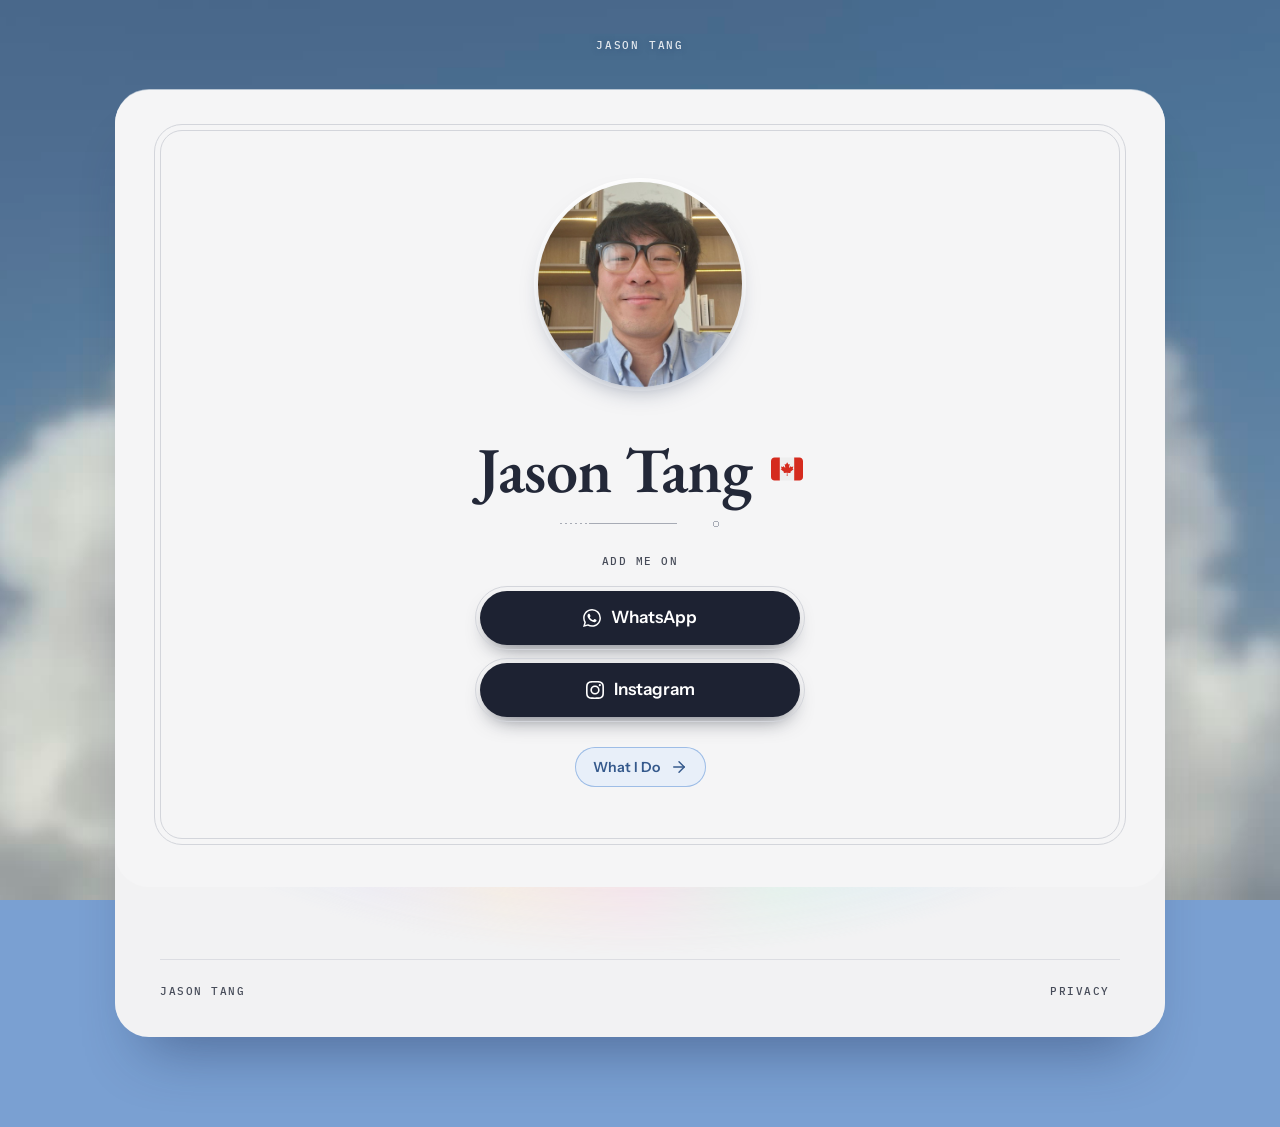
==== hi/index.html @ 08617e63 "The /hi page: his photo, his name, WhatsApp and Instagram buttons, for people he meets in person (J'" ====
<!doctype html>
<html lang="en">
<head>
<meta charset="utf-8">
<meta name="viewport" content="width=device-width, initial-scale=1">
<title>Jason Tang · Say Hi</title>
<meta name="description" content="Add Jason on WhatsApp or Instagram.">
<meta property="og:type" content="website">
<meta property="og:title" content="Jason Tang · Say Hi">
<meta property="og:description" content="Add Jason on WhatsApp or Instagram.">
<meta property="og:image" content="https://howisjason.com/img/jason.jpg">
<link rel="preconnect" href="https://fonts.googleapis.com">
<link rel="preconnect" href="https://fonts.gstatic.com" crossorigin>
<link href="https://fonts.googleapis.com/css2?family=EB+Garamond:wght@400;500;600&family=IBM+Plex+Mono:wght@400;500&family=Instrument+Sans:wght@400;500;600;700&family=Mrs+Saint+Delafield&display=swap" rel="stylesheet">
<link rel="stylesheet" href="kit/tokens.css">
<link rel="stylesheet" href="kit/kit.css">
<style>
  .hi .opening { padding-bottom: clamp(30px, 5vw, 48px); }
  .hi .who { margin-bottom: 18px; }
  .hi h1 { display: inline-flex; align-items: center; gap: .3em; }
  .hi h1 img { width: .5em; height: .5em; }
  .hi-add { margin-top: 26px; justify-content: center; }
  .hi-btns { display: grid; gap: 18px; width: min(100%, 20rem); margin: 18px auto 0; }
  .hi-btns .btn { width: 100%; justify-content: center; }
  .hi-more { margin-top: 30px; }
</style>
<script>document.documentElement.classList.add('sky-js')</script>
<script src="kit/kit.js" defer></script>
</head>
<body class="hi">

<div class="sky-words" aria-hidden="true">
  <span class="sky-word top">Jason Tang</span>
  <span class="sky-word bottom">@howisjason</span>
</div>

<div class="sheet">
<div class="ribbon" aria-hidden="true"><i></i></div>

<header class="opening">
  <div class="panel center plain">
    <div class="who" data-enter="pop">
      <span class="window lg"><img src="../img/jason-hello-2.jpg" width="480" height="480" alt="Jason, smiling"></span>
    </div>
    <h1>Jason Tang <img src="../img/flag-ca.svg" width="32" height="32" alt="Canada"></h1>
    <span class="ornament" aria-hidden="true"></span>
    <p class="label hi-add" data-enter="fade" style="--d:.3s">Add Me On</p>
    <div class="hi-btns" data-enter="rise" data-stagger style="--d:.4s">
      <a class="btn night lg" href="https://wa.me/17789911388" rel="noopener"><svg class="i" aria-hidden="true" viewBox="0 0 24 24" fill="currentColor"><path d="M17.472 14.382c-.297-.149-1.758-.867-2.03-.967-.273-.099-.471-.148-.67.15-.197.297-.767.966-.94 1.164-.173.199-.347.223-.644.075-.297-.15-1.255-.463-2.39-1.475-.883-.788-1.48-1.761-1.653-2.059-.173-.297-.018-.458.13-.606.134-.133.298-.347.446-.52.149-.174.198-.298.298-.497.099-.198.05-.371-.025-.52-.075-.149-.669-1.612-.916-2.207-.242-.579-.487-.5-.669-.51-.173-.008-.371-.01-.57-.01-.198 0-.52.074-.792.372-.272.297-1.04 1.016-1.04 2.479 0 1.462 1.065 2.875 1.213 3.074.149.198 2.096 3.2 5.077 4.487.709.306 1.262.489 1.694.625.712.227 1.36.195 1.871.118.571-.085 1.758-.719 2.006-1.413.248-.694.248-1.289.173-1.413-.074-.124-.272-.198-.57-.347m-5.421 7.403h-.004a9.87 9.87 0 01-5.031-1.378l-.361-.214-3.741.982.998-3.648-.235-.374a9.86 9.86 0 01-1.51-5.26c.001-5.45 4.436-9.884 9.888-9.884 2.64 0 5.122 1.03 6.988 2.898a9.825 9.825 0 012.893 6.994c-.003 5.45-4.437 9.884-9.885 9.884m8.413-18.297A11.815 11.815 0 0012.05 0C5.495 0 .16 5.335.157 11.892c0 2.096.547 4.142 1.588 5.945L.057 24l6.305-1.654a11.882 11.882 0 005.683 1.448h.005c6.554 0 11.89-5.335 11.893-11.893a11.821 11.821 0 00-3.48-8.413Z"/></svg>WhatsApp</a>
      <a class="btn night lg" href="https://www.instagram.com/howisjason/" rel="noopener"><svg class="i" aria-hidden="true" viewBox="0 0 24 24" fill="currentColor"><path d="M7.0301.084c-1.2768.0602-2.1487.264-2.911.5634-.7888.3075-1.4575.72-2.1228 1.3877-.6652.6677-1.075 1.3368-1.3802 2.127-.2954.7638-.4956 1.6365-.552 2.914-.0564 1.2775-.0689 1.6882-.0626 4.947.0062 3.2586.0206 3.6671.0825 4.9473.061 1.2765.264 2.1482.5635 2.9107.308.7889.72 1.4573 1.388 2.1228.6679.6655 1.3365 1.0743 2.1285 1.38.7632.295 1.6361.4961 2.9134.552 1.2773.056 1.6884.069 4.9462.0627 3.2578-.0062 3.668-.0207 4.9478-.0814 1.28-.0607 2.147-.2652 2.9098-.5633.7889-.3086 1.4578-.72 2.1228-1.3881.665-.6682 1.0745-1.3378 1.3795-2.1284.2957-.7632.4966-1.636.552-2.9124.056-1.2809.0692-1.6898.063-4.948-.0063-3.2583-.021-3.6668-.0817-4.9465-.0607-1.2797-.264-2.1487-.5633-2.9117-.3084-.7889-.72-1.4568-1.3876-2.1228C21.2982 1.33 20.628.9208 19.8378.6165 19.074.321 18.2017.1197 16.9244.0645 15.6471.0093 15.236-.005 11.977.0014 8.718.0076 8.31.0215 7.0301.0839m.1402 21.6932c-1.17-.0509-1.8053-.2453-2.2287-.408-.5606-.216-.96-.4771-1.3819-.895-.422-.4178-.6811-.8186-.9-1.378-.1644-.4234-.3624-1.058-.4171-2.228-.0595-1.2645-.072-1.6442-.079-4.848-.007-3.2037.0053-3.583.0607-4.848.05-1.169.2456-1.805.408-2.2282.216-.5613.4762-.96.895-1.3816.4188-.4217.8184-.6814 1.3783-.9003.423-.1651 1.0575-.3614 2.227-.4171 1.2655-.06 1.6447-.072 4.848-.079 3.2033-.007 3.5835.005 4.8495.0608 1.169.0508 1.8053.2445 2.228.408.5608.216.96.4754 1.3816.895.4217.4194.6816.8176.9005 1.3787.1653.4217.3617 1.056.4169 2.2263.0602 1.2655.0739 1.645.0796 4.848.0058 3.203-.0055 3.5834-.061 4.848-.051 1.17-.245 1.8055-.408 2.2294-.216.5604-.4763.96-.8954 1.3814-.419.4215-.8181.6811-1.3783.9-.4224.1649-1.0577.3617-2.2262.4174-1.2656.0595-1.6448.072-4.8493.079-3.2045.007-3.5825-.006-4.848-.0608M16.953 5.5864A1.44 1.44 0 1 0 18.39 4.144a1.44 1.44 0 0 0-1.437 1.4424M5.8385 12.012c.0067 3.4032 2.7706 6.1557 6.173 6.1493 3.4026-.0065 6.157-2.7701 6.1506-6.1733-.0065-3.4032-2.771-6.1565-6.174-6.1498-3.403.0067-6.156 2.771-6.1496 6.1738M8 12.0077a4 4 0 1 1 4.008 3.9921A3.9996 3.9996 0 0 1 8 12.0077"/></svg>Instagram</a>
    </div>
    <div class="row center hi-more" data-enter="fade" style="--d:.8s"><a class="btn blue sm" href="../">What I Do <svg class="i" aria-hidden="true" viewBox="0 0 24 24" fill="none" stroke="currentColor" stroke-width="2" stroke-linecap="round" stroke-linejoin="round"><path d="M5 12h14"/><path d="m12 5 7 7-7 7"/></svg></a></div>
  </div>
</header>

<footer class="foot">
  <span class="sign">Jason Tang</span>
  <nav class="foot-links" aria-label="Links"><a class="foot-text" href="../privacy.html">Privacy</a></nav>
</footer>

</div>

<script data-goatcounter="https://howisjason.goatcounter.com/count" async src="//gc.zgo.at/count.js"></script>
</body>
</html>
---- hi/kit/tokens.css ----
/* =====================================================================
   SKY · tokens
   Every colour, size, font, corner and shadow the kit uses lives here,
   and only here. kit.css never writes a colour of its own.
   Lifted from the live look of howisjason.com (11 Nov 2026).
   Daylight only: there is no night mode.
   Link this file first, then kit.css.
   ===================================================================== */

:root {
  /* ---- colours: a pale grey sheet on a blue sky, navy ink, sky blue, one gold ---- */
  --sky-fill: #7AA0D2;     /* the flat blue under the sky photo, seen only while the photo loads */
  --wall: #F2F2F3;         /* the sheet: the light grey page that floats on the sky */
  --sheet-top: #F5F5F6;    /* the opening block at the top of the sheet, a shade lighter */
  --paper: #FFFFFF;        /* cards, chips, boxes, the light buttons */
  --panel-2: #E9E9EC;      /* a shaded panel, to set one section apart from its neighbours */
  --mist: #F6F7F9;         /* inside an input, a message bubble */
  --ink: #232838;          /* headings, reading text in boxes, outlines */
  --ink-2: #474C59;        /* softer reading text and the small capital labels.
                              The live page uses #555B6B, which measures 6.06:1 on the sheet and
                              misses the 7:1 floor for reading text; this is the nearest darker
                              grey of the same hue that passes on every background (see KIT.md). */
  --ink-3: #6B7080;        /* placeholders inside inputs only */
  --sky: #9EBDE6;          /* sky blue: rules beside text, the border of the picked card, the lit step */
  --sky-wash: #E8EFF9;     /* pale blue: behind icons, the lit step, the light blue button */
  --sky-wash-2: #D6E3F5;   /* the light blue button under the pointer */
  --deep: #35598C;         /* deep blue: small labels' icons, links, the big numbers, step numbers */
  --night: #1D2232;        /* the dark button */
  --night-2: #2B3348;      /* the dark button under the pointer */
  --gold: #F6C343;         /* the one push: the main button, and nothing else */
  --gold-deep: #EBB52A;    /* the gold button under the pointer */
  --line: #DCDDE2;         /* hairlines and box edges */
  --line-2: #C8CAD1;       /* an input's edge, the dots, the line between steps */
  --frame-line: #D3D5DB;   /* the double line around every panel, the ring around the dark buttons */
  --tick: #A7ABB5;         /* the small drawn marks: the line under a heading, the dashed ring */
  --dot: #C3C6CD;          /* the dot grid in a corner of the opening */
  --focus: #4F7FC2;        /* the outline round whatever the keyboard is on */
  --selection: #C6D8F1;    /* selected text */

  /* see-through versions: the white words and lines on the sky, fades and shadows */
  --cloud: rgba(255, 255, 255, .85);       /* the words on the sky */
  --cloud-line: rgba(255, 255, 255, .6);   /* the little dividers between the words on the sky */
  --cloud-frame: rgba(255, 255, 255, .75); /* the optional frame lines on the sky */
  --cloud-rim: rgba(255, 255, 255, .6);    /* the bright top edge of the sheet */
  --cloud-shade: rgba(30, 60, 110, .35);   /* the soft shadow that lifts the sky words off a cloud */
  --glint: #FFFFFF;                        /* the star-shaped glints at the frame's corners */
  --veil: rgba(35, 40, 56, .78);           /* the dark fade at the foot of a video, so its white words read */
  --veil-clear: rgba(35, 40, 56, 0);
  --play-ring: rgba(255, 255, 255, .22);   /* the pale ring round the play button */
  --shade: rgba(30, 45, 80, .3);           /* navy at a third: soft shadows */
  --shade-deep: rgba(30, 45, 80, .45);
  --shade-sheet: rgba(25, 40, 80, .45);    /* the shadow the sheet casts on the sky */
  --shade-dark: rgba(20, 25, 40, .7);      /* under the dark button */
  --shade-gold: rgba(60, 40, 0, .18);      /* under the gold button */
  --gold-edge: rgba(120, 85, 10, .25);     /* the gold button's thin inner edge */
  --halo-gold: rgba(246, 195, 67, .6);     /* the gold button's soft pulse, at its start */
  --halo-gold-clear: rgba(246, 195, 67, 0);
  --halo-deep: rgba(53, 89, 140, .45);     /* the lit dot's pulse */
  --halo-deep-clear: rgba(53, 89, 140, 0);
  --hint: rgba(0, 0, 0, .08);              /* the faintest lift under a light button or chip */
  --clear: transparent;                    /* nothing at all: the gaps in drawn marks and gradients */
  --mask-ink: #000000;                     /* the ink of a fading edge mask (the ticker's soft ends); never seen as a colour */

  /* ---- the colours of life: every moving effect (kit.css section 15) takes its colour from here ----
     Only Sky's own colours, made see-through: sky blue, deep blue, navy and white. No gold, no new hue,
     but for the Ribbon's five colours below. */
  --fx-glow: rgba(158, 189, 230, .55);       /* sky blue at half: the halo, the ring's glow */
  --fx-glow-clear: rgba(158, 189, 230, 0);
  --fx-shimmer: rgba(255, 255, 255, .6);     /* the shine that sweeps along a filled bar */
  --fx-deco: rgba(53, 89, 140, .1);          /* a giant faint glyph: quote marks, an oversized number */
  --fx-radar: rgba(53, 89, 140, .22);        /* the radar's sweep */
  --fx-pulse: rgba(53, 89, 140, .4);         /* the deep blue pulse round a slot or a soft button */
  --fx-pulse-clear: rgba(53, 89, 140, 0);

  /* ---- the iridescent colours: the Ribbon ONLY (kit.css section 15g), and nothing else ----
     The five soft colours along the edge of a real iridescent cloud, the five-coloured auspicious
     cloud J chose as his sign (18 Nov 2026). The one named exception to "never a new accent colour":
     never on words, never a fill, never a button or an edge (see KIT.md). */
  --iri-rose: #F9C6DC;
  --iri-peach: #FCDDBD;
  --iri-mint: #BFEFD9;
  --iri-aqua: #B4E3F5;
  --iri-lilac: #D5CCF7;
  --iri-strength: .55;                       /* how strong the Ribbon is: the "Soft" J picked on the trial page */
  --mask-half: rgba(0, 0, 0, .55);           /* the half-strength ink of the Ribbon's fading mask; never seen as a colour */

  /* ---- fonts ---- */
  --serif: "EB Garamond", Georgia, serif;                 /* headings and the big numbers, always upright */
  --sans: "Instrument Sans", system-ui, sans-serif;       /* everything you read */
  --mono: "IBM Plex Mono", ui-monospace, monospace;       /* small spaced capital labels */
  --script: "Mrs Saint Delafield", cursive;               /* the faint watermark ONLY: never words anyone reads */

  /* ---- sizes: they grow with the window between a phone and a wide screen ---- */
  --t-hero: clamp(38px, 5.4vw, 64px);     /* the one headline in the opening */
  --t-title: clamp(30px, 3.6vw, 42px);    /* section headings */
  --t-figure-xl: clamp(56px, 6vw, 76px);  /* one huge number in a box */
  --t-figure: clamp(44px, 4.6vw, 60px);   /* the big numbers */
  --t-quote: clamp(22px, 2.6vw, 28px);    /* a quote standing on its own */
  --t-card: 24px;                         /* a card's heading */
  --t-sub: clamp(21px, 2vw, 25px);        /* a heading inside long text */
  --t-lead: 19px;                         /* a small quote inside a card, an input's number */
  --t-body: 17px;                         /* reading text */
  --t-ui: 15.5px;                         /* buttons, a step's name, a question's label */
  --t-note: 14.5px;                       /* chips, a number's note, step details */
  --t-small: 14px;                        /* captions, footnotes */
  --t-page: clamp(34px, 3.6vw, 48px);     /* the headline of a plain inner page (booking, privacy) */
  --t-tiny: 13px;                         /* a small chip, the hint under a question, a step's number */
  --t-tagline: 12.5px;                    /* the tagline under the opening picture, section numbers (mono capitals) */
  --t-source: 11.5px;                     /* the source line under a quote or a number (mono capitals) */
  --t-label: 11px;                        /* small capital labels (mono) */
  --t-watermark: clamp(120px, 17vw, 250px); /* the faint script behind the opening */

  /* icon sizes (Lucide, inline SVG) */
  --i-sm: 15px;
  --i-md: 18px;
  --i-lg: 22px;

  /* ---- layout: the sky, the sheet on it, the panels on the sheet ---- */
  --sheet-max: 1080px;                       /* the sheet's widest */
  --gut: clamp(14px, 5vw, 76px);             /* the strip of sky beside the sheet (wider on big screens, below) */
  --pad-sky: clamp(46px, 7vw, 92px);         /* the strip of sky above and below the sheet */
  --frame-in: clamp(18px, 3vw, 40px);        /* how far the sky words and the frame sit in from the window edge */
  --panel-max: 960px;                        /* a panel's widest */
  --panel-gap: clamp(26px, 4vw, 40px);       /* the space above every panel */
  --panel-pad-y: clamp(28px, 4vw, 52px);
  --panel-pad-x: clamp(20px, 4vw, 48px);
  --read: 40rem;                             /* the longest line of reading text */

  /* ---- corners ---- */
  --r-pill: 999px;     /* buttons, chips */
  --r-sheet: 34px;     /* the sheet */
  --r-panel: 22px;     /* panels, cards, steps, the calculator */
  --r-shot: 24px;      /* a video or a screenshot */
  --r-box: 16px;       /* a small white box (the big-number box) */
  --r-soft: 14px;      /* bubbles, inputs, note boxes */
  --r-tag: 4px;        /* the slot's square-ish top */

  /* ---- shadows ---- */
  --sh-sheet: 0 -1px 0 var(--cloud-rim), 0 40px 60px -30px var(--shade-sheet);
  --sh-card: 0 14px 28px -22px var(--shade-deep);
  --sh-step: 0 18px 30px -26px var(--shade);
  --sh-box: 0 8px 20px -16px var(--shade-deep);
  --sh-chip: 0 6px 14px -12px rgba(30, 45, 80, .5);
  --sh-window: 0 8px 18px -8px rgba(30, 45, 80, .5), 0 0 0 3px var(--paper);
  --sh-window-lg: 0 10px 24px -10px rgba(30, 45, 80, .5), 0 0 0 4px var(--paper);
  --sh-disc: 0 0 0 1px var(--frame-line), 0 10px 22px -14px rgba(30, 45, 80, .55);
  --sh-shot: 0 0 0 1px rgba(0, 0, 0, .12), 0 34px 60px -34px rgba(0, 0, 0, .5);
  --sh-soft: 0 1px 3px var(--hint), inset 0 0 0 1px var(--line);
  --sh-gold: 0 1px 2px var(--shade-gold), inset 0 0 0 1px var(--gold-edge);
  --sh-night: 0 10px 22px -10px var(--shade-dark);
  --sh-play: 0 0 0 7px var(--play-ring), 0 10px 30px -8px var(--shade-deep);

  /* ---- motion ---- */
  --ease: cubic-bezier(.16, 1, .3, 1);       /* every arrival: fast start, long soft landing */
  --ease-drop: cubic-bezier(.5, 0, .9, .4);  /* things that fall away */
  --enter-time: .9s;                         /* how long an arrival takes */
  --turn-gap: 110ms;                         /* the gap between things that arrive in turn */
  --read-pause: .8s;                         /* how long something on screen stays as it was before it changes (spotlight, veil wipe, fall, number morph) */
}

/* on windows wider than 900px the sheet always leaves a real strip of sky on each side */
@media (min-width: 901px) { :root { --gut: clamp(76px, 9vw, 130px); } }
---- hi/kit/kit.css ----
/* =====================================================================
   SKY · parts
   Link tokens.css first, then this file. Every colour here is var(...).
   Pictures come only from kit/assets/ (see SOURCES.md), and the paths
   below are relative to this file, so copy kit/ whole.
   Lifted from the live look of howisjason.com (11 Nov 2026), rebuilt as
   plain parts instead of the page's layers of overrides.
   Nothing anyone reads is ever slanted: the only script is the faint
   watermark, which is there to be felt, not read.
   ===================================================================== */

/* ---------- 1. base ---------- */
*, *::before, *::after { box-sizing: border-box; }
* { margin: 0; padding: 0; }
html { background: var(--sky-fill); scroll-behavior: smooth; }
/* The page must scroll in any panel: never overflow:hidden on html or body.
   overflow-x:clip trims sideways spill without making a scroll box. */
body {
  position: relative; overflow-x: clip; padding: var(--pad-sky) 0;
  color: var(--ink); font: 400 var(--t-body)/1.65 var(--sans);
  -webkit-font-smoothing: antialiased; font-variant-numeric: lining-nums;
}
img { display: block; max-width: 100%; height: auto; }
a { color: inherit; text-decoration: none; }
/* upright, always: browsers slant <i>, <em> and <cite> by default, and nothing anyone reads may slant */
i, em, cite, address, var, dfn { font-style: normal; }
h1, h2, h3 { font-family: var(--serif); font-weight: 600; letter-spacing: -.01em; color: var(--ink); text-wrap: balance; }
::selection { background: var(--selection); color: var(--ink); }
:focus-visible { outline: 2px solid var(--focus); outline-offset: 3px; }
code { font: 500 .88em var(--mono); color: var(--deep); }   /* a class name or attribute written in a page about the kit */

/* Lucide icons, pasted inline: <svg class="i" ...>. They take the text colour around them. */
svg.i { width: 1em; height: 1em; flex: none; stroke-width: 1.9; vertical-align: -.14em; }
/* Lucide icons stored once in the project's own icons.css (made by tools/make-icons.mjs): <i class="ico ico-mail" aria-hidden="true"></i>. Same size and colour rules. */

/* layout helpers */
.row { display: flex; flex-wrap: wrap; gap: 12px; align-items: center; }
.row.center { justify-content: center; }
.stack { display: flex; flex-direction: column; align-items: flex-start; gap: 14px; }
.center { text-align: center; }
.grid { display: grid; gap: 28px; }
.grid.c2 { grid-template-columns: repeat(2, minmax(0, 1fr)); }
.grid.c3 { grid-template-columns: repeat(3, minmax(0, 1fr)); gap: 48px; }
.grid.c4 { grid-template-columns: repeat(4, minmax(0, 1fr)); }
.grid.c5 { grid-template-columns: repeat(5, minmax(0, 1fr)); }
.grid .wide { grid-column: 1 / -1; }
.space { margin-top: 28px; }
.space-lg { margin-top: 52px; }
@media (max-width: 51.99rem) { .grid.c2, .grid.c3, .grid.c4, .grid.c5 { grid-template-columns: minmax(0, 1fr); } }

/* ---------- 2. the sky: one photo of clouds pinned to the window behind everything ----------
   It stays put while the page scrolls or bounces (it is its own layer, not the page's background). */
body::before {
  content: ""; position: fixed; inset: 0; z-index: -1; pointer-events: none;
  background: var(--sky-fill) url("assets/sky.jpg") center / cover no-repeat;
}

/* the words on the sky: a line above the sheet, a line below it, and a caption standing up each side.
   <div class="sky-words" aria-hidden="true"> right after <body>. Each sits in the middle of its strip of sky.
   They are mood, not information: over a cloud they are hard to read (see KIT.md), so never put
   anything a visitor needs there. */
.sky-words { position: fixed; inset: var(--frame-in); pointer-events: none; z-index: 0; }
.sky-word, .sky-side {
  font: 500 var(--t-label)/1 var(--mono); text-transform: uppercase; color: var(--cloud);
  text-shadow: 0 1px 6px var(--cloud-shade); white-space: nowrap;
}
.sky-word { position: absolute; left: 0; right: 0; text-align: center; letter-spacing: .16em; }
.sky-word.top { top: calc(var(--pad-sky) / 2 - var(--frame-in)); translate: 0 -50%; }
.sky-word.bottom { bottom: calc(var(--pad-sky) / 2 - var(--frame-in)); translate: 0 50%; }
.sky-side { position: absolute; top: 50%; writing-mode: vertical-rl; letter-spacing: .2em; display: flex; align-items: center; gap: 18px; }
.sky-side i { display: block; width: 1px; height: 36px; background: var(--cloud-line); }   /* the dividers between the words */
/* the middle of each side strip, at every window width */
.sky-side.left { left: calc(max((100% + 2 * var(--frame-in) - var(--sheet-max)) / 2, var(--gut)) / 2 - var(--frame-in)); translate: -50% -50%; rotate: 180deg; }
.sky-side.right { right: calc(max((100% + 2 * var(--frame-in) - var(--sheet-max)) / 2, var(--gut)) / 2 - var(--frame-in)); translate: 50% -50%; }
@media (max-width: 900px) { .sky-side { display: none; } }

/* the frame on the sky (optional, OFF on the live page: it was judged too busy there).
   Thin white lines that run past each other at the corners, two star glints, four corner marks.
   Put them inside .sky-words for the whole window, or inside any box with position:relative. */
.frame-line { position: absolute; background: var(--cloud-frame); }
.frame-line.t, .frame-line.b { left: -24px; right: -24px; height: 1px; }
.frame-line.t { top: 0; }
.frame-line.b { bottom: 0; }
.frame-line.l, .frame-line.r { top: -24px; bottom: -24px; width: 1px; }
.frame-line.l { left: 0; }
.frame-line.r { right: 0; }
.glint { position: absolute; width: 28px; height: 28px; }
.glint::before, .glint::after {
  content: ""; position: absolute; left: 50%; top: 50%; translate: -50% -50%;
  background: var(--glint); border-radius: 2px; box-shadow: 0 0 9px 1px var(--glint);
}
.glint::before { width: 1.5px; height: 28px; }
.glint::after { width: 28px; height: 1.5px; }
.glint.tr { right: 0; top: 0; translate: 50% -50%; }
.glint.bl { left: 0; bottom: 0; translate: -50% 50%; scale: .6; }
.bracket { position: absolute; width: 18px; height: 18px; border: 0 solid var(--cloud); }
.bracket.tl { left: -9px; top: -9px; border-width: 1px 0 0 1px; }
.bracket.tr { right: -9px; top: -9px; border-width: 1px 1px 0 0; }
.bracket.bl { left: -9px; bottom: -9px; border-width: 0 0 1px 1px; }
.bracket.br { right: -9px; bottom: -9px; border-width: 0 1px 1px 0; }

/* ---------- 3. the sheet, the opening and the panels ----------
   The sheet is the light grey page floating on the sky. The opening is its first block, a shade
   lighter. Every section on it is a panel: a double hairline frame with its number in the corner. */
.sheet {
  position: relative; z-index: 1; width: min(var(--sheet-max), 100% - 2 * var(--gut)); margin-inline: auto;
  background: var(--wall); border-radius: var(--r-sheet); box-shadow: var(--sh-sheet); counter-reset: part;
}
.opening { position: relative; background: var(--sheet-top); border-radius: var(--r-sheet); padding: clamp(24px, 4vw, 40px) 0; }
.section { position: relative; padding-top: var(--panel-gap); }
.panel {
  position: relative; width: min(var(--panel-max), 100% - 2 * clamp(16px, 3vw, 40px)); margin-inline: auto;
  padding: var(--panel-pad-y) var(--panel-pad-x);
  border: 1px solid var(--frame-line); outline: 1px solid var(--frame-line); outline-offset: 5px;
  border-radius: var(--r-panel);
}
.panel.shade { background: var(--panel-2); }   /* one section set apart from its neighbours */
/* the panel's number, 01, 02, ... in the top left corner, with a short tick under it.
   (ink-2, not the live page's ink-3: ink-3 measured 4.41 on the sheet, under the 4.5 floor for labels) */
.panel::before {
  counter-increment: part; content: counter(part, decimal-leading-zero);
  position: absolute; left: 18px; top: 16px; padding-bottom: 6px;
  font: 500 var(--t-tagline)/1 var(--mono); letter-spacing: .1em; color: var(--ink-2);
  background: linear-gradient(var(--tick), var(--tick)) 0 100% / 14px 1px no-repeat;
}
.panel.plain::before { content: none; counter-increment: none; }   /* a panel with no number (an inner page) */

/* ---------- 4. the opening's pieces ---------- */
/* the picture with the faint script watermark behind it */
.who { position: relative; isolation: isolate; display: flex; flex-direction: column; align-items: center; gap: 14px; }
.watermark {
  position: absolute; left: 50%; top: 50%; translate: -50% -50%; z-index: -1; white-space: nowrap;
  font: 400 var(--t-watermark)/1 var(--script); color: var(--ink); opacity: .07;
  pointer-events: none; user-select: none;
}
@media (max-width: 700px) { .watermark { display: none; } }
/* the tagline: a line that is not a sentence, in spaced capitals */
.tagline { font: 500 var(--t-tagline)/1.45 var(--mono); letter-spacing: .12em; text-transform: uppercase; color: var(--ink-2); }
.opening h1 { font-size: var(--t-hero); line-height: 1.08; max-width: 19ch; margin: 30px auto 0; }
.opening .actions { justify-content: center; margin-top: 34px; }
.intro { margin: 26px auto 0; max-width: 34rem; color: var(--ink-2); }
.intro > .label { margin-bottom: 12px; }
.intro .chips { margin-top: 16px; }
.intro .box { margin: 18px auto 0; max-width: 36rem; }
.intro + .actions { margin-top: 22px; }
/* a dot grid in a corner of the opening (only where the window is wide enough to leave it room) */
.dotgrid {
  position: absolute; right: 22px; bottom: 22px; width: 64px; height: 46px; pointer-events: none;
  background: radial-gradient(circle, var(--dot) 1px, var(--clear) 1.3px) 0 0 / 9px 9px;
}
@media (max-width: 1279px) { .dotgrid { display: none; } }

/* round windows: a photo seen through a circle with a white ring */
.window { display: block; border-radius: 50%; overflow: hidden; flex: none; position: relative; box-shadow: var(--sh-window); }
.window img { width: 100%; height: 100%; object-fit: cover; }
.window.sm { width: 76px; height: 76px; }
.window.md { width: clamp(104px, 9vw, 132px); height: clamp(104px, 9vw, 132px); }
.window.lg { width: clamp(150px, 16vw, 210px); height: clamp(150px, 16vw, 210px); box-shadow: var(--sh-window-lg); }

/* ---------- 5. section heads ----------
   An icon in a white disc with a slowly turning dashed ring, the heading, and a small drawn line under it. */
.head { display: flex; flex-direction: column; align-items: center; text-align: center; }
.head h2 { font-size: var(--t-title); line-height: 1.12; }
.disc {
  position: relative; display: grid; place-items: center; flex: none; width: 54px; height: 54px; border-radius: 50%;
  background: var(--paper); color: var(--deep); box-shadow: var(--sh-disc);
}
.head .disc { margin: 0 auto 16px; }
.disc::before { content: ""; position: absolute; inset: 5px; border-radius: 50%; border: 1.2px dashed var(--tick); animation: turn 60s linear infinite; }
.disc svg, .disc .ico { width: var(--i-lg); height: var(--i-lg); stroke-width: 1.6; }
/* the drawn line: dashes, then a solid line, ending in a small open ring.
   Under every section heading by itself; <span class="ornament"></span> puts one anywhere else (under the headline). */
.head::after, .ornament {
  content: ""; display: block; width: 160px; height: 8px; margin: 16px auto 0;
  background:
    radial-gradient(circle at calc(100% - 4px) 50%, var(--clear) 2.3px, var(--tick) 2.5px 3.3px, var(--clear) 3.5px),
    repeating-linear-gradient(90deg, var(--tick) 0 2px, var(--clear) 2px 5px) 0 50% / 40% 1px no-repeat,
    linear-gradient(var(--tick), var(--tick)) 40% 50% / calc(60% - 8px) 1px no-repeat;
}
/* the short paragraph under a heading */
.lede { margin: 20px auto 0; max-width: var(--read); text-align: center; color: var(--ink-2); }
.lede strong { color: var(--ink); }

/* small capital labels: a word or two that is not a sentence. An icon before it is optional. */
.label {
  display: inline-flex; align-items: center; gap: 9px;
  font: 500 var(--t-label)/1.4 var(--mono); letter-spacing: .14em; text-transform: uppercase; color: var(--ink-2);
}
.label svg, .label .ico { width: var(--i-sm); height: var(--i-sm); color: var(--deep); stroke-width: 1.6; }
/* the source line under a quote or a number */
.src { margin-top: 10px; max-width: 340px; font: 500 var(--t-source)/1.45 var(--mono); letter-spacing: .1em; text-transform: uppercase; color: var(--ink-2); }

/* ---------- 6. buttons: all pills, all the same height, and one way of answering the pointer ----------
   Under the pointer a button only changes colour (no lift, no jump): the gold and dark ones darken,
   the light ones turn pale blue with blue words. */
.btn {
  display: inline-flex; align-items: center; justify-content: center; gap: 10px; height: 50px; padding: 0 26px;
  border: 0; border-radius: var(--r-pill); font: 600 var(--t-ui)/1 var(--sans); white-space: nowrap; cursor: pointer;
  transition: background-color .15s, color .15s;
}
.btn svg, .btn .ico { width: var(--i-md); height: var(--i-md); }
/* gold: the one push on a screen (book, start, buy). It pulses softly. One per screen, never two. */
.btn.gold {
  background: var(--gold); color: var(--ink); box-shadow: var(--sh-gold);
  outline: 1px solid var(--frame-line); outline-offset: 4px; animation: halo-gold 3.2s ease-out infinite;
}
.btn.gold:hover { background: var(--gold-deep); }
.btn.gold:focus-visible { outline: 2px solid var(--ink); outline-offset: 3px; }
/* night: a strong second action, dark, ringed like the gold one */
.btn.night { background: var(--night); color: var(--paper); box-shadow: var(--sh-night); outline: 1px solid var(--frame-line); outline-offset: 4px; }
.btn.night:hover { background: var(--night-2); }
/* soft: white, the quiet everyday button */
.btn.soft { background: var(--paper); color: var(--ink); box-shadow: var(--sh-soft); }
.btn.soft:hover { background: var(--sky-wash); color: var(--deep); }
/* blue: pale blue with blue words, for a button that sits among chips, so it is plainly the one you can press */
.btn.blue { background: var(--sky-wash); color: var(--deep); box-shadow: inset 0 0 0 1px var(--sky); }
.btn.blue:hover { background: var(--sky-wash-2); }
.btn.lg { height: 54px; padding: 0 30px; font-size: var(--t-body); }
.btn.sm { height: 40px; padding: 0 18px; font-size: var(--t-small); }

/* ---------- 7. chips, inputs, small links ---------- */
/* chips: short facts in a white pill with an icon. They are NOT buttons: smaller, edged, nothing happens on them. */
.chips { display: flex; flex-wrap: wrap; justify-content: center; gap: 8px; }
.chip {
  display: inline-flex; align-items: center; gap: 8px; height: 34px; padding: 0 14px 0 12px; border-radius: var(--r-pill);
  background: var(--paper); border: 1px solid var(--line); box-shadow: var(--sh-chip);
  font: 600 var(--t-note)/1 var(--sans); color: var(--ink); white-space: nowrap;
}
.chip svg, .chip .ico { width: 16px; height: 16px; color: var(--deep); stroke-width: 1.6; }
.chip.sm { height: 30px; padding: 0 12px; font-size: var(--t-tiny); box-shadow: none; }

/* a question with its answer box to the right */
.field { display: grid; grid-template-columns: minmax(0, 1fr) 6.5rem; column-gap: 16px; align-items: center; font: 600 var(--t-ui)/1.3 var(--sans); }
.field small { grid-column: 1; grid-row: 2; font-weight: 500; font-size: var(--t-tiny); color: var(--ink-2); margin-top: 4px; }
.field input {
  grid-column: 2; grid-row: 1 / span 2; width: 100%; padding: 8px 12px;
  font: 600 var(--t-lead) var(--sans); color: var(--ink); background: var(--mist);
  border: 1.5px solid var(--line-2); border-radius: var(--r-soft);
}
.field input::placeholder { color: var(--ink-3); }
.field input:focus-visible { outline: 3px solid var(--deep); outline-offset: 2px; }
.field + .field { margin-top: 14px; }

/* the small "Back" link at the top of an inner page */
.back { display: flex; width: max-content; align-items: center; gap: 8px; margin-bottom: 22px; font-size: var(--t-note); color: var(--ink-2); transition: color .15s; }
.back:hover { color: var(--deep); }
.back svg, .back .ico { width: 16px; height: 16px; }

/* ---------- 8. cards, numbers and quotes ---------- */
/* the card: a white box with a hairline edge and a soft shadow */
.card { position: relative; text-align: left; background: var(--paper); border: 1px solid var(--line); border-radius: var(--r-panel); padding: 30px 32px; box-shadow: var(--sh-card); }
.card.pick { border-color: var(--sky); background: linear-gradient(var(--paper), var(--sky-wash)); }   /* the one to start with */
.card h3 { margin-top: 6px; font-size: var(--t-card); line-height: 1.2; }
.card p { color: var(--ink-2); }
.card > p + p { margin-top: 10px; }
@media (max-width: 51.99rem) { .card { padding: 24px; } }

/* the calculator: a card split in two, questions on the left, the answer on the right */
.calc { display: grid; grid-template-columns: minmax(0, 1fr) minmax(0, 1fr); gap: 36px; align-items: center; padding: 26px 30px; }
.calc > :last-child { border-left: 1px solid var(--line); padding-left: 36px; }
.calc h3 { font-family: var(--sans); font-weight: 700; font-size: 22px; line-height: 1.2; letter-spacing: 0; margin: 10px 0 6px; }
@media (max-width: 51.99rem) { .calc { grid-template-columns: minmax(0, 1fr); } .calc > :last-child { border-left: 0; padding-left: 0; border-top: 1px solid var(--line); padding-top: 20px; } }

/* "what I build": a short block with a sky-blue rule down its left side */
.build { margin-top: 20px; padding-left: 16px; border-left: 3px solid var(--sky); }
.build .label { margin-bottom: 4px; }
.build p { color: var(--ink); }
.build p + p { margin-top: 8px; color: var(--ink-2); }

/* a quote: the serif, upright, never slanted */
.quote { font: 400 var(--t-quote)/1.25 var(--serif); color: var(--ink); max-width: 440px; }
.quote.sm { font-size: var(--t-lead); max-width: 460px; }
.quote + .quote { margin-top: 12px; }

/* the big numbers, in the serif, in deep blue */
.figure { font: 400 var(--t-figure)/1 var(--serif); letter-spacing: -.02em; color: var(--deep); white-space: nowrap; }
.figure.xl { font-size: var(--t-figure-xl); }
.figure-note { margin-top: 10px; max-width: 360px; font-size: var(--t-note); line-height: 1.5; color: var(--ink); }
/* an icon in a pale blue circle, above a number or a short block */
.badge { display: grid; place-items: center; width: 40px; height: 40px; margin-bottom: 14px; border-radius: 50%; background: var(--sky-wash); color: var(--deep); }
.badge svg, .badge .ico { width: 20px; height: 20px; stroke-width: 1.6; }

/* a ring that fills to a share: <svg class="ring" style="--p:59"> with a track and a fill circle (r=26) */
.ringrow { display: flex; align-items: center; gap: 16px; }
.ring { flex: none; width: 58px; height: 58px; rotate: -90deg; }
.ring circle { fill: none; stroke-width: 4; }
.ring .track { stroke: var(--line); }
.ring .fill {
  stroke: var(--deep); stroke-linecap: round; stroke-dasharray: 163.36px;
  stroke-dashoffset: calc(163.36px * (1 - var(--p, 0) / 100));
}
.ring.is-on .fill { animation: ring-fill 2s var(--ease) both; }   /* kit.js fills it when it is seen; without the script it simply shows full */
/* ten dots, one lit, for "1 in 10"; the lit one pulses gently */
.dots { display: flex; gap: 6px; }
.dots i { width: 12px; height: 12px; border-radius: 50%; border: 1.5px solid var(--line-2); }
.dots i.on { background: var(--deep); border-color: var(--deep); animation: halo-dot 3.2s ease-out 1.5s infinite; }

/* a small white box, and the one huge number inside it with two short lines beside it */
.box { background: var(--paper); border: 1px solid var(--line); border-radius: var(--r-box); box-shadow: var(--sh-box); }
.bignum { display: flex; align-items: center; gap: 20px; padding: 18px 24px; text-align: left; }
.bignum .figure { flex: none; }
.bignum b { display: block; font-weight: 600; font-size: 16px; line-height: 1.4; color: var(--ink); text-wrap: pretty; }
.bignum small { display: block; margin-top: 6px; font-size: var(--t-note); line-height: 1.45; color: var(--ink-2); }

/* ---------- 9. steps ---------- */
/* steps in a column, each a slim white card: number, name with icon, and what happens.
   .now lights one step in pale blue. A short line joins each step to the next. */
.flow { display: grid; gap: 10px; max-width: 740px; margin-inline: auto; text-align: left; }
.step {
  position: relative; display: grid; grid-template-columns: 30px minmax(0, 14rem) minmax(0, 1fr); align-items: center; column-gap: 20px;
  padding: 9px 18px; background: var(--paper); border: 1.5px solid var(--line); border-radius: var(--r-panel); box-shadow: var(--sh-step);
}
.step.now { border-color: var(--sky); background: var(--sky-wash); }
.step + .step::before { content: ""; position: absolute; left: 32px; top: -11.5px; width: 2px; height: 10px; background: var(--line-2); }
.step-num { display: inline-grid; place-items: center; width: 28px; height: 28px; border-radius: 50%; border: 1.5px solid var(--deep); color: var(--deep); font: 600 var(--t-tiny)/1 var(--sans); }
.step-name { display: flex; align-items: center; gap: 10px; font: 700 var(--t-ui)/1.3 var(--sans); }
.step-name svg, .step-name .ico { width: var(--i-md); height: var(--i-md); color: var(--deep); stroke-width: 1.6; }
.step-say { justify-self: center; font-size: var(--t-note); line-height: 1.45; overflow-wrap: anywhere; }
@media (max-width: 51.99rem) {
  .step { grid-template-columns: minmax(0, 1fr); justify-items: center; row-gap: 10px; padding: 18px; text-align: center; }
  .step + .step::before { left: 50%; }
}
/* a message bubble; .reply has a sky-blue rule on its left */
.bubble { background: var(--mist); border: 1px solid var(--line); border-radius: var(--r-soft); padding: 6px 11px; }
.bubble small { display: block; margin-bottom: 2px; font-size: var(--t-tagline); font-weight: 700; color: var(--ink-2); }
.bubble.reply { border-left: 3px solid var(--sky); }
/* a booked slot: a deep blue band with the time, then the details */
.slot { max-width: 11rem; overflow: hidden; font-size: var(--t-small); background: var(--paper); border: 1px solid var(--line); border-radius: var(--r-soft); }
.slot b { display: block; padding: 4px 11px; background: var(--deep); color: var(--paper); font-size: var(--t-tagline); font-weight: 700; }
.slot span { display: block; padding: 5px 11px 6px; }
.slot .done { color: var(--deep); font-weight: 700; border-top: 1px dashed var(--line); }

/* a numbered list: each number in a pale blue circle, a hairline between the lines */
.numbered { list-style: none; counter-reset: n; display: grid; text-align: left; }
.numbered li { counter-increment: n; display: grid; grid-template-columns: 30px 1fr; gap: 14px; padding: 14px 0; line-height: 1.5; color: var(--ink); }
.numbered li + li { border-top: 1px solid var(--line); }
.numbered li::before {
  content: counter(n); display: grid; place-items: center; width: 28px; height: 28px; border-radius: 50%;
  background: var(--sky-wash); color: var(--deep); font-weight: 600; font-size: 13.5px;
}
/* a small note in a white box */
.note { padding: 14px 18px; border-radius: var(--r-soft); background: var(--paper); border: 1px solid var(--line); color: var(--ink-2); text-align: left; }
.note b { color: var(--ink); }
/* short facts with an icon each */
.facts { list-style: none; display: grid; gap: 8px; font-size: 15px; color: var(--ink-2); text-align: left; }
.facts li { display: flex; align-items: center; gap: 10px; }
.facts svg, .facts .ico { width: 17px; height: 17px; color: var(--deep); }

/* the closing: a round photo beside the last heading, its words and the gold button */
.talk { display: grid; grid-template-columns: auto minmax(0, 1fr); gap: 64px; align-items: center; text-align: left; }
.talk h2 { font-size: clamp(32px, 4vw, 46px); line-height: 1.1; }
.talk p { margin-top: 18px; max-width: 640px; color: var(--ink-2); }
.talk .actions { margin-top: 28px; }
@media (max-width: 51.99rem) { .talk { grid-template-columns: minmax(0, 1fr); gap: 28px; justify-items: center; } .talk .actions { justify-content: center; } }

/* ---------- 10. a video or a screenshot, with a play button over it ---------- */
.shot { position: relative; }
.shot > img, .shot > video { display: block; width: 100%; height: auto; border-radius: var(--r-shot); box-shadow: var(--sh-shot); background: var(--ink); }
.play {
  position: absolute; inset: 0; display: flex; align-items: flex-end; gap: 16px; padding: clamp(16px, 3vw, 30px);
  border: 0; border-radius: var(--r-shot); cursor: pointer; font: inherit; color: var(--paper); text-align: left;
  background: linear-gradient(to top, var(--veil), var(--veil-clear) 45%);
}
.play-disc {
  display: grid; place-items: center; flex: none; width: 74px; height: 74px; border-radius: 50%;
  background: var(--paper); color: var(--ink); box-shadow: var(--sh-play); transition: transform .15s;
}
.play:hover .play-disc { transform: scale(1.06); }
.play-disc svg { width: 28px; height: 28px; fill: currentColor; margin-left: 4px; }
.play-text { font-size: 22px; font-weight: 700; line-height: 1.2; letter-spacing: -.01em; }
.play-text small { display: block; font-size: var(--t-note); font-weight: 600; opacity: .85; }

/* ---------- 11. long reading (an inner page: privacy, terms, a letter) ---------- */
.prose { max-width: 44rem; margin-inline: auto; text-align: left; }
.prose h1, .prose .title { font-family: var(--serif); font-weight: 600; letter-spacing: -.01em; color: var(--ink); font-size: var(--t-page); line-height: 1.08; margin-top: 10px; }
.prose h2, .prose h3 { font-size: var(--t-sub); line-height: 1.2; margin-top: 34px; }
.prose p, .prose li { color: var(--ink-2); line-height: 1.65; }
.prose p { margin-top: 10px; }
.prose ul { margin: 10px 0 0; padding-left: 1.2em; display: grid; gap: 4px; }
/* links in reading text: ink with a deep blue underline (deep blue words alone measured 6.34, under 7:1) */
.prose a:not(.back) { color: var(--ink); text-decoration: underline; text-decoration-color: var(--deep); text-decoration-thickness: 1.5px; text-underline-offset: 3px; }
.prose a:not(.back):hover { color: var(--deep); }

/* ---------- 12. the footer, at the foot of the sheet ---------- */
.foot {
  display: flex; justify-content: space-between; align-items: center; gap: 16px;
  width: min(var(--panel-max), 100% - 2 * clamp(16px, 3vw, 40px)); margin: 72px auto 0; padding: 26px 0 40px; border-top: 1px solid var(--line);
}
.sign, .foot-text { font: 500 var(--t-label)/1 var(--mono); letter-spacing: .14em; text-transform: uppercase; color: var(--ink-2); }
.sign { display: inline-flex; align-items: center; gap: .6em; }
.foot-links { display: flex; align-items: center; gap: 6px; }
.foot-text { margin-right: 10px; transition: color .15s; }
.foot-text:hover { color: var(--deep); }
/* round icon links: email and the social accounts */
.social { display: grid; place-items: center; width: 36px; height: 36px; border-radius: 50%; color: var(--ink-2); transition: background-color .15s, color .15s; }
.social svg, .social .ico { width: 18px; height: 18px; }
.social:hover { background: var(--sky-wash); color: var(--deep); }
@media (max-width: 640px) { .foot { flex-direction: column-reverse; } }

/* ---------- 13. motion: small, slow, and all of it switched off for people who ask for less ---------- */
@keyframes turn { to { rotate: 360deg; } }
@keyframes halo-gold {
  0% { box-shadow: var(--sh-gold), 0 0 0 0 var(--halo-gold); }
  70%, 100% { box-shadow: var(--sh-gold), 0 0 0 14px var(--halo-gold-clear); }
}
@keyframes halo-dot {
  0% { box-shadow: 0 0 0 0 var(--halo-deep); }
  70%, 100% { box-shadow: 0 0 0 7px var(--halo-deep-clear); }
}
@keyframes ring-fill { from { stroke-dashoffset: 163.36px; } }
/* (the switch-off for people who ask for less motion is at the very end of section 15, for every effect at once) */

/* ---------- 14. specimen helpers, for kit pages that show the kit itself ---------- */
.swatch { text-align: left; }
.swatch .dab { width: 64px; height: 64px; border-radius: 50%; margin-bottom: 14px; box-shadow: inset 0 0 0 1px var(--line), var(--sh-box); }
.swatch b { display: block; font-size: var(--t-ui); font-weight: 700; }
.swatch code { font: 500 var(--t-tiny) var(--mono); color: var(--ink-2); letter-spacing: .04em; }
.swatch span { display: block; margin-top: 6px; font-size: var(--t-small); line-height: 1.45; color: var(--ink-2); }
.spec { text-align: left; border-top: 1.5px solid var(--ink); padding-top: 16px; }
.spec + .spec { margin-top: 36px; }
.spec-head { display: flex; justify-content: space-between; gap: 12px; margin-bottom: 16px; }
.spec-head em { font: 500 var(--t-tiny)/1.4 var(--sans); color: var(--ink-2); text-transform: none; letter-spacing: 0; }
.spec .say-serif { font: 600 clamp(44px, 5vw, 64px)/1.02 var(--serif); letter-spacing: -.01em; }
.spec .say-mono { font: 500 var(--t-tagline)/1.6 var(--mono); letter-spacing: .12em; text-transform: uppercase; }
.spec .say-script { position: relative; height: 96px; overflow: hidden; }
.spec .say-script .watermark { font-size: 120px; opacity: .12; z-index: 0; }
.abc { margin-top: 14px; color: var(--ink-2); letter-spacing: .02em; }
.weights { margin-top: 18px; display: flex; flex-wrap: wrap; gap: 6px 22px; border-top: 1px solid var(--line); padding-top: 12px; color: var(--ink); }
/* a small window of sky with a mini sheet on it, to show the frame, glints and corner marks */
.sky-sample {
  position: relative; overflow: hidden; height: 300px; border-radius: var(--r-panel);
  background: var(--sky-fill) url("assets/sky.jpg") center / cover no-repeat;
}
.sky-sample .frame { position: absolute; inset: 22px; }
.sky-sample .mini {
  position: absolute; inset: 52px 70px; border-radius: var(--r-panel); background: var(--wall); box-shadow: var(--sh-sheet);
  display: grid; place-items: center; text-align: center; padding: 18px;
}
.sky-sample > .sky-word { top: 37px; translate: 0 -50%; }
/* rule lists on kit pages: the icon sits at the first line of a long fact, and sizes line up */
.facts.rules li { align-items: flex-start; line-height: 1.5; }
.facts.rules .ico { margin-top: .2em; }
.facts.sizes li { display: grid; grid-template-columns: 5.5rem minmax(0, 1fr); align-items: baseline; gap: 18px; padding: 6px 0; border-top: 1px solid var(--line); }
.facts.sizes li > span:first-child { color: var(--ink); white-space: nowrap; overflow: hidden; }
/* a demo tile: one effect, its name, and a Play Again button (kit pages that show the kit itself) */
.tile { position: relative; text-align: left; background: var(--paper); border: 1px solid var(--line); border-radius: var(--r-panel); padding: 20px 22px 22px; box-shadow: var(--sh-card); min-width: 0; }
.tile-head { display: flex; justify-content: space-between; align-items: center; gap: 10px; margin-bottom: 16px; }
.tile-head .label { color: var(--ink); }
.tile-say { margin-top: 14px; font-size: var(--t-small); line-height: 1.5; color: var(--ink-2); }
.tile-say code { font: 500 var(--t-tiny) var(--mono); color: var(--deep); }
.tile-stage { position: relative; min-height: 140px; display: grid; align-content: center; gap: 12px; border-radius: var(--r-soft); }

/* =====================================================================
   15. LIFE: every moving and scripted effect, each switched on by a class or a data attribute.
   The catalogue (what each one looks like, where it fits, how loud it is) is in KIT.md.

   The rules every effect here keeps:
   - The finished, readable state is what the page shows by default. An effect only ever plays FROM
     a starting state TO that finished state (keyframes that name only "from", fill "both"). So a page
     whose script never runs, or a slow tab, still shows everything. Never hide-until.
   - kit.js adds .is-on when the thing is seen (scrolled into view, or its slide shown in a deck),
     and takes it off and puts it back to replay. Loops get .is-off while out of sight (paused).
   - Every colour is a token. Motion is transform and opacity wherever it can be.
   - Everything stops for people who ask for less motion (the block at the very end).
   ===================================================================== */

/* ---------- 15a. arrivals: data-enter="..." on anything ----------
   rise (the everyday one), fade, slide (from the left; data-from="right" for the other side), pop, words.
   data-stagger on the same element makes its children arrive one after another instead.
   style="--d:.4s" waits before starting. */
[data-enter] { --enter: sky-rise; }
[data-enter="fade"] { --enter: sky-fade; }
[data-enter="slide"] { --enter: sky-from-left; }
[data-enter="slide"][data-from="right"] { --enter: sky-from-right; }
[data-enter="pop"] { --enter: sky-pop; --dur: .6s; }
.is-on[data-enter]:not([data-stagger]):not([data-enter="words"]),
.is-on[data-enter][data-stagger] > * {
  animation: var(--enter) var(--dur, var(--enter-time)) var(--ease) calc(var(--d, 0s) + var(--k, 0) * var(--gap, var(--turn-gap))) both;
}
/* word by word: kit.js wraps each word in .w */
[data-enter="words"] .w { display: inline-block; }
.is-on[data-enter="words"] .w { animation: sky-word .55s var(--ease) calc(var(--d, 0s) + var(--k, 0) * 85ms) both; }
/* The short hold: only once kit.js has run (it sets .sky-js), an arrival waits unseen for at most 1.6s
   for its turn, so it never flashes finished and then jumps back. After 1.6s it shows by itself. */
.sky-js [data-enter]:not(.is-on):not([data-stagger]):not([data-enter="words"]),
.sky-js [data-enter][data-stagger]:not(.is-on) > *,
.sky-js [data-enter="words"]:not(.is-on) .w { animation: sky-hold 1.6s; }
@keyframes sky-hold { from, to { opacity: 0; } }
@keyframes sky-rise { from { opacity: 0; transform: translateY(24px); } }
@keyframes sky-fade { from { opacity: 0; } }
@keyframes sky-from-left { from { opacity: 0; transform: translateX(-40px); } }
@keyframes sky-from-right { from { opacity: 0; transform: translateX(40px); } }
@keyframes sky-pop { from { opacity: 0; transform: scale(.5); } 70% { transform: scale(1.05); } }
@keyframes sky-word { from { opacity: 0; transform: translateY(.35em); } }
@keyframes sky-from-full { from { opacity: 1; } }
@keyframes sky-from-place { from { transform: none; } }

/* ---------- 15b. numbers and charts ---------- */
/* count-up (data-count) and count-down (data-count-from="100"): kit.js runs them; digits keep one width */
[data-count], [data-count-from] { font-variant-numeric: tabular-nums lining-nums; }
/* a number replaced by another in the same place (the number morph):
   <span class="swap"><span aria-hidden="true">12</span><span>48</span></span> */
.swap { display: inline-grid; vertical-align: bottom; }
.swap > * { grid-area: 1 / 1; white-space: nowrap; }
.swap > :first-child { opacity: 0; }
.swap.is-on > :first-child { animation: sky-swap-out .45s var(--ease) var(--d, var(--read-pause)) both; }
.swap.is-on > :last-child { animation: sky-swap-in .45s var(--ease) calc(var(--d, var(--read-pause)) + .15s) both; }
@keyframes sky-swap-out { from { opacity: 1; transform: none; } to { opacity: 0; transform: translateY(-.5em); } }
@keyframes sky-swap-in { from { opacity: 0; transform: translateY(.5em); } }
/* the ring: fills when seen (section 8). .breathe adds a slow glow once it is full */
.ring.breathe.is-on { animation: ring-breathe 3.2s ease-in-out 2.2s infinite; }
@keyframes ring-breathe { 50% { filter: drop-shadow(0 0 6px var(--fx-glow)); } }
/* a ring with an icon in its middle: .ring-ico holding the svg.ring and an icon */
.ring-ico { position: relative; display: inline-grid; place-items: center; flex: none; }
.ring-ico > .ico, .ring-ico > svg.i { position: absolute; font-size: 22px; color: var(--deep); }
/* the ten dots: they light one after another when seen */
.dots.is-on i { animation: sky-fade .4s ease calc(var(--k, 0) * 70ms) both; }
.dots.is-on i.on { animation: sky-fade .4s ease calc(var(--k, 0) * 70ms) both, halo-dot 3.2s ease-out 1.5s infinite; }
/* bars that fill: .bars > .bar style="--v:78" (name, track, value). .race: give one bar style="--s:2.4s" */
.bars { display: grid; gap: 12px; }
.bar { display: grid; grid-template-columns: minmax(0, 1fr) auto; align-items: center; gap: 6px 14px; }   /* name and value on a line, the track under them */
.bar-name { font-size: var(--t-note); font-weight: 600; line-height: 1.3; }
.bar-val { font: 500 var(--t-small)/1 var(--mono); color: var(--deep); text-align: right; }
.bar-track { grid-area: 2 / 1 / 3 / 3; position: relative; height: 14px; border-radius: var(--r-pill); background: var(--sky-wash); overflow: hidden; }
.bar-track > i {
  position: absolute; inset: 0 auto 0 0; width: calc(var(--v, 0) * 1%); border-radius: inherit;
  background: linear-gradient(90deg, var(--deep), var(--sky)); overflow: hidden;
}
.bar-track > i::after { content: ""; position: absolute; inset: 0; background: linear-gradient(90deg, var(--clear), var(--fx-shimmer), var(--clear)); transform: translateX(-100%); }
.bars.is-on .bar-track > i { animation: sky-bar var(--s, 1.6s) var(--ease) calc(var(--k, 0) * 120ms) both; }
.bars.is-on .bar-track > i::after { animation: sky-shimmer 1.1s ease-in-out calc(var(--s, 1.6s) + .2s) both; }
/* a line the bar stops at: <span class="mark" style="--t:62"></span> after the track */
.bar .mark { grid-area: 2 / 1 / 3 / 3; justify-self: start; width: 2px; height: 26px; margin-left: calc(var(--t, 50) * 1%); border-radius: 1px; background: var(--ink); }
@keyframes sky-bar { from { transform: translateX(-100%); } }
@keyframes sky-shimmer { from { transform: translateX(-100%); } to { transform: translateX(100%); } }
/* two or more columns that grow up: .compare > div style="--v:90" holding <i></i><span>Name</span> */
.compare { display: flex; align-items: flex-end; justify-content: center; gap: 28px; height: 190px; }
.compare > * { display: flex; flex-direction: column; align-items: center; justify-content: flex-end; gap: 8px; height: 100%; font-size: var(--t-small); font-weight: 600; }
.compare i { display: block; width: 58px; height: calc(var(--v, 50) * 1%); border-radius: 12px 12px 4px 4px; background: linear-gradient(var(--sky), var(--deep)); transform-origin: bottom; }
.compare > .dim i { background: var(--line-2); }
.compare.is-on i { animation: sky-grow 1.4s var(--ease) calc(var(--k, 0) * 250ms) both; }
@keyframes sky-grow { from { transform: scaleY(0); } }
/* blocks that pile on one at a time: .units data-n="24" (kit.js builds them) */
.units { display: flex; flex-wrap: wrap; gap: 5px; max-width: 22rem; }
.units > b { width: 15px; height: 15px; border-radius: 3px; background: var(--deep); }
.units.is-on > b { animation: sky-pop .35s var(--ease) calc(var(--k, 0) * 38ms) both; }
/* a grid of units, some lit: .dotfill data-n="130" data-on="40" (kit.js builds them); data-mid="50" lights a second group in sky blue (class second) */
.dotfill { display: grid; grid-template-columns: repeat(13, minmax(0, 1fr)); gap: 4px; max-width: 20rem; }
.dotfill > b { aspect-ratio: 1; border-radius: 2px; background: var(--line); }
.dotfill > b.on { background: var(--deep); }
.dotfill > b.second { background: var(--sky); }   /* a second group, between the lit share and the rest (data-mid) */
.dotfill.is-on > b.on, .dotfill.is-on > b.second { animation: sky-dot-on .3s ease calc(var(--k, 0) * 14ms) both; }
@keyframes sky-dot-on { from { opacity: .15; } }
/* tally strokes in fives: .tally data-n="12" (kit.js draws them; each stroke draws on in turn) */
.tally svg { display: block; height: 44px; width: auto; }
.tally path { fill: none; stroke: var(--deep); stroke-width: 2.4; stroke-linecap: round; }
/* a timeline whose line draws down while its entries slide in: ol.timeline > li */
.timeline { position: relative; list-style: none; display: grid; gap: 18px; padding-left: 34px; text-align: left; }
.timeline::before { content: ""; position: absolute; left: 9px; top: 6px; bottom: 6px; width: 2px; border-radius: 1px; background: var(--sky); transform-origin: top; }
.timeline > li { position: relative; line-height: 1.45; }
.timeline > li::before { content: ""; position: absolute; left: -31px; top: 5px; width: 12px; height: 12px; border-radius: 50%; background: var(--paper); border: 2px solid var(--deep); }
.timeline > li b { display: block; font-weight: 700; }
.timeline > li span { color: var(--ink-2); font-size: var(--t-note); }
.timeline.is-on::before { animation: sky-grow 1.2s var(--ease) both; }
.timeline.is-on > li { animation: sky-from-left .8s var(--ease) calc(.2s + var(--k, 0) * 150ms) both; }
/* a strip of facts that keeps scrolling sideways, soft at both ends: .ticker > .ticker-track > items */
.ticker { overflow: hidden; -webkit-mask: linear-gradient(90deg, var(--clear), var(--mask-ink) 10%, var(--mask-ink) 90%, var(--clear)); mask: linear-gradient(90deg, var(--clear), var(--mask-ink) 10%, var(--mask-ink) 90%, var(--clear)); }
.ticker-track { display: flex; width: max-content; }
.ticker-track > * { margin-right: 40px; flex: none; }
.ticker.is-ready .ticker-track { animation: sky-ticker var(--t, 35s) linear infinite; }   /* kit.js doubles the items first, then sets .is-ready */
@keyframes sky-ticker { to { transform: translateX(-50%); } }
/* two things side by side, a line between: .pair holding a side, <i class="pair-line"></i>, a side.
   .dim on the side that loses (softer ink), .bright on the side that wins (deep blue heading) */
.pair { display: grid; grid-template-columns: minmax(0, 1fr) 1px minmax(0, 1fr); gap: 28px; padding: 28px; background: var(--paper); border: 1px solid var(--line); border-radius: var(--r-panel); text-align: left; }
.pair-line { background: var(--line); }
.pair .dim, .pair .dim h3 { color: var(--ink-2); }
.pair .bright h3 { color: var(--deep); }
@media (max-width: 51.99rem) { .pair { grid-template-columns: minmax(0, 1fr); } .pair-line { height: 1px; } }
/* one huge number and its label (a slide on its own): .stat-reveal with a .figure and a .stat-label */
.stat-reveal { text-align: center; }
.stat-reveal .figure { font-size: clamp(72px, 10vw, 128px); }
.stat-label { margin-top: 14px; font: 500 var(--t-label)/1.5 var(--mono); letter-spacing: .3em; text-transform: uppercase; color: var(--ink-2); }

/* ---------- 15c. drawn diagrams and little instruments (copy their markup from the demo) ---------- */
/* .draw on an svg: every path with pathLength="1" draws itself on, one after another */
.draw path, .draw line, .draw polyline { fill: none; stroke: var(--deep); stroke-width: 2; stroke-linecap: round; stroke-linejoin: round; }
.draw .soft { stroke: var(--line-2); }
.draw circle { fill: var(--deep); }
.draw.is-on [pathLength] { stroke-dasharray: 1; animation: sky-draw var(--dur, .9s) var(--ease) calc(var(--d, 0s) + var(--k, 0) * var(--gap, 180ms)) both; }
.draw.is-on circle { animation: sky-pop .5s var(--ease) both; transform-box: fill-box; transform-origin: center; }
@keyframes sky-draw { from { stroke-dashoffset: 1; } to { stroke-dashoffset: 0; } }
/* a dot that walks down a list, lighting each line: ul.walk > li */
.walk { list-style: none; display: grid; gap: 10px; text-align: left; }
.walk > li { display: flex; align-items: center; gap: 12px; }
.walk > li::before { content: ""; flex: none; width: 10px; height: 10px; border-radius: 50%; background: var(--deep); }
.walk.is-on > li { animation: sky-walk-ink .5s ease calc(var(--k, 0) * 300ms) both; }
.walk.is-on > li::before { animation: sky-walk-dot .6s var(--ease) calc(var(--k, 0) * 300ms) both; }
@keyframes sky-walk-ink { from { color: var(--ink-3); } }
@keyframes sky-walk-dot { from { background: var(--line-2); } 50% { transform: scale(1.6); } }
/* the shared parts of the instruments: an svg whose turning piece pivots on the middle of the drawing */
.instrument { display: block; width: 100%; max-width: 120px; height: auto; overflow: visible; }
.instrument .face { fill: var(--paper); stroke: var(--line-2); stroke-width: 2; }
.instrument .tick { stroke: var(--tick); stroke-width: 2; stroke-linecap: round; }
.instrument .hand { stroke: var(--deep); stroke-width: 3; stroke-linecap: round; transform-box: view-box; transform-origin: 50% 50%; }
.instrument .hub { fill: var(--deep); }
.instrument .arc { fill: none; stroke: var(--sky); stroke-width: 6; stroke-linecap: round; }
.clock.is-on .hand { animation: sky-clock 1.3s var(--ease) var(--d, .3s) both; }
.dial.is-on .hand { animation: sky-dial 1.4s var(--ease) var(--d, .4s) both; }
@keyframes sky-clock { from { transform: rotate(-150deg); } }
@keyframes sky-dial { from { transform: rotate(-72deg); } }
/* snap-back: a puck pulled off its place springs home (.snap holding .snap-track and .puck) */
.snap { position: relative; height: 34px; max-width: 220px; }
.snap-track { position: absolute; left: 0; right: 0; top: 50%; height: 2px; background: var(--line-2); }
.snap-track::after { content: ""; position: absolute; left: 30px; top: -8px; width: 2px; height: 18px; background: var(--ink-2); }
.puck { position: absolute; left: 22px; top: 50%; width: 18px; height: 18px; margin-top: -9px; border-radius: 50%; background: var(--deep); box-shadow: 0 0 0 5px var(--sky-wash); }
.snap.is-on .puck { animation: sky-snap 1.9s var(--ease) var(--d, .3s) both; }
@keyframes sky-snap { 0% { transform: none; } 22% { transform: translateX(110px); } 34% { transform: translateX(114px); } 70% { transform: translateX(-12px); } 85% { transform: translateX(5px); } 100% { transform: none; } }
/* an arrow that goes round once: .loop-turn holding an icon (refresh-cw or repeat) */
.loop-turn { display: inline-grid; place-items: center; width: 64px; height: 64px; border-radius: 50%; background: var(--sky-wash); color: var(--deep); font-size: 30px; }
.loop-turn.is-on > * { animation: sky-once 1.4s var(--ease) var(--d, .3s) both; }
@keyframes sky-once { from { transform: rotate(-360deg); } }
/* a switch that flips on: .toggle holding <i></i> */
.toggle { display: inline-block; width: 58px; height: 32px; padding: 3px; border-radius: var(--r-pill); background: var(--sky-wash); box-shadow: inset 0 0 0 1.5px var(--sky); }
.toggle > i { display: block; width: 26px; height: 26px; border-radius: 50%; background: var(--deep); transform: translateX(26px); }
.toggle.is-on { animation: sky-toggle-bg .45s var(--ease) var(--d, var(--read-pause)) both; }
.toggle.is-on > i { animation: sky-toggle-knob .45s var(--ease) var(--d, var(--read-pause)) both; }
@keyframes sky-toggle-bg { from { background: var(--line); box-shadow: inset 0 0 0 1.5px var(--line-2); } }
@keyframes sky-toggle-knob { from { transform: none; background: var(--ink-3); } }
/* a balance that tips when the deciding fact lands: svg.instrument.balance with a g.beam */
.balance .beam { transform-box: view-box; transform-origin: 50% 40%; transform: rotate(-12deg); }
.balance .beam line { stroke: var(--ink); stroke-width: 3; stroke-linecap: round; }
.balance .pan { fill: var(--sky-wash); stroke: var(--deep); stroke-width: 2; }
.balance .heavy { fill: var(--deep); }
.balance .post { fill: var(--line-2); }
.balance.is-on .beam { animation: sky-from-place 1s var(--ease) var(--d, var(--read-pause)) both; }
/* rings turning round a middle (an orbit): .orbit holding svg rings g.orbit-ring and a .orbit-core label */
.orbit { position: relative; display: grid; place-items: center; width: min(260px, 100%); aspect-ratio: 1; margin-inline: auto; }
.orbit svg { position: absolute; inset: 0; width: 100%; height: 100%; overflow: visible; }
.orbit circle.path { fill: none; stroke: var(--line-2); stroke-width: 1; stroke-dasharray: 3 6; }
.orbit circle.moon { fill: var(--deep); }
.orbit .orbit-ring { transform-box: view-box; transform-origin: 50% 50%; animation: turn 40s linear infinite; }
.orbit .orbit-ring.r2 { animation-duration: 26s; animation-direction: reverse; }
.orbit .orbit-ring.r3 { animation-duration: 60s; }
.orbit-core { position: relative; display: grid; place-items: center; width: 74px; height: 74px; border-radius: 50%; background: var(--paper); box-shadow: var(--sh-disc); font: 500 var(--t-label)/1 var(--mono); letter-spacing: .14em; text-transform: uppercase; color: var(--ink); }
/* a radar sweeping round: .radar (loud) */
.radar { position: relative; width: min(200px, 100%); aspect-ratio: 1; margin-inline: auto; border-radius: 50%; overflow: hidden;
  background: repeating-radial-gradient(circle, var(--clear) 0 23px, var(--line-2) 23px 24px), var(--paper); box-shadow: inset 0 0 0 1px var(--line-2); }
.radar::before { content: ""; position: absolute; inset: 0; background: conic-gradient(from 0deg, var(--fx-radar), var(--clear) 70deg); animation: turn 4s linear infinite; }
.radar::after { content: ""; position: absolute; left: 50%; top: 50%; width: 10px; height: 10px; margin: -5px; border-radius: 50%; background: var(--deep); box-shadow: 0 0 0 6px var(--sky-wash); }
/* rings that ripple outward from something (a heartbeat): .pulse-ring holding a .disc or anything (loud) */
.pulse-ring { position: relative; display: inline-grid; place-items: center; isolation: isolate; }
.pulse-ring::before, .pulse-ring::after { content: ""; position: absolute; z-index: -1; width: 100%; height: 100%; border-radius: 50%; border: 1.5px solid var(--sky); animation: sky-ripple 4.5s ease-out infinite; }
.pulse-ring::after { animation-delay: 2.25s; }
@keyframes sky-ripple { from { transform: scale(.6); opacity: .9; } to { transform: scale(2.4); opacity: 0; } }
/* small pieces that keep turning or drifting. .dash-ring is a dashed circle to turn inside an svg */
.dash-ring { fill: none; stroke: var(--deep); stroke-width: 1.5; stroke-dasharray: 3 9; }
.spin-slow { animation: turn 40s linear infinite; transform-box: fill-box; transform-origin: center; }
.float { animation: sky-float 14s ease-in-out infinite; }
@keyframes sky-float { 50% { transform: translateY(-8px); } }
/* a slow deep blue pulse round a slot, a soft button or a card (the live page's booked slot) */
.pulse { animation: sky-pulse 3.2s ease-out infinite; }
@keyframes sky-pulse { 0% { box-shadow: 0 0 0 0 var(--fx-pulse); } 70%, 100% { box-shadow: 0 0 0 12px var(--fx-pulse-clear); } }

/* ---------- 15d. big words as the picture ---------- */
/* a giant faint glyph in a corner or behind: quote marks, an act number. .deco with .at-tl, .at-br or .at-center
   inside any box with position:relative (cards and panels have it) */
:where(*):has(> .deco) { isolation: isolate; }   /* the box becomes its own layer, so the glyph sits behind its words but over its background */
.deco { position: absolute; z-index: -1; font: 400 clamp(120px, 16vw, 220px)/.8 var(--serif); color: var(--fx-deco); pointer-events: none; user-select: none; }
.deco.at-tl { left: 14px; top: 10px; }
.deco.at-br { right: 14px; bottom: -30px; }
.deco.at-center { left: 50%; top: 50%; transform: translate(-50%, -50%); }
/* the one big line of a slide, the words are the picture: .kinetic, .accent for the one word in deep blue (upright) */
.kinetic { font: 600 var(--t-hero)/1.12 var(--serif); letter-spacing: -.01em; text-align: center; text-wrap: balance; color: var(--ink); max-width: 20ch; margin-inline: auto; }
.kinetic .accent { color: var(--deep); }
/* a huge word filled with the sky photo (display size only, never reading text). .moving lets the clouds drift through it */
/* padding below: the sky fills only the box, so without it the tails of g, y and p are cut off (J saw it, 18 Nov 2026) */
.sky-text { display: block; font: 600 clamp(72px, 12vw, 170px)/1 var(--serif); letter-spacing: -.02em; text-align: center; padding-bottom: .2em;
  background: var(--sky-fill) url("assets/sky.jpg") center / cover; -webkit-background-clip: text; background-clip: text; color: var(--clear); }
.sky-text.moving { background-size: 220% auto; animation: sky-clouds 40s ease-in-out infinite alternate; }
@keyframes sky-clouds { from { background-position: 0% 40%; } to { background-position: 100% 60%; } }

/* ---------- 15e. attention: something already on screen is singled out ---------- */
/* one child stays, the rest dim: .spotlight with .lit on the one that matters */
.spotlight > :not(.lit) { opacity: .35; }
.spotlight.is-on > :not(.lit) { animation: sky-from-full .6s var(--ease) var(--d, var(--read-pause)) both; }
/* one slow pulse of light round a single thing: .halo */
.halo.is-on { animation: sky-halo 1.6s var(--ease) var(--d, .4s); }
@keyframes sky-halo { from { box-shadow: 0 0 0 0 var(--fx-glow); } to { box-shadow: 0 0 0 26px var(--fx-glow-clear); } }
/* a card that comes forward (never a button: buttons never lift): .lift */
.lift { transform: translateY(-9px); box-shadow: 0 26px 40px -24px var(--shade-deep); border-color: var(--sky); }
.lift.is-on { animation: sky-lift .6s var(--ease) var(--d, .4s) both; }
@keyframes sky-lift { from { transform: none; box-shadow: var(--sh-card); border-color: var(--line); } }
/* a cover slides away to show what is under it: .veil-wipe holding the after, and a .veil holding the before */
.veil-wipe { position: relative; overflow: hidden; border-radius: var(--r-soft); }
.veil-wipe > .veil { position: absolute; inset: 0; display: grid; place-items: center; padding: 14px; background: var(--panel-2); color: var(--ink-2); transform: translateX(-101%); }
.veil-wipe.is-on > .veil { animation: sky-from-place .7s var(--ease) var(--d, var(--read-pause)) both; }
/* the thing being dismissed drops out of sight (it ends gone: never something a visitor needs): .fall */
.fall { transform: translateY(90px) rotate(4deg); opacity: 0; }
.fall.is-on { animation: sky-fall .7s var(--ease-drop) var(--d, var(--read-pause)) both; }
@keyframes sky-fall { from { transform: none; opacity: 1; } }

/* ---------- 15f. the live page's own life (howisjason.com), in Sky's colours ---------- */
/* steps that light one after another, in a loop: .flow data-loop (or data-loop="2200" for the pace in ms).
   The line between two steps draws itself as the next one lights; a step's words arrive as it lights;
   an .ok badge fills. On a phone the steps stand in one place and show one at a time. */
.flow.is-looping .step { opacity: .45; transition: opacity .6s var(--ease), background-color .6s var(--ease), border-color .6s var(--ease); }
.flow.is-looping .step.lit { opacity: 1; }
.flow.is-looping .step:not(.now) { background: var(--paper); border-color: var(--line); }
.flow.is-looping .step-say { opacity: 0; transition: opacity .6s var(--ease) .15s; }
.flow.is-looping .step.lit .step-say { opacity: 1; }
.flow.is-looping .step + .step::after { content: ""; position: absolute; left: 32px; top: -11.5px; width: 2px; height: 10px; background: var(--deep); transform-origin: top; transform: scaleY(0); transition: transform .5s var(--ease); }
.flow.is-looping .step.lit + .step.lit::after { transform: scaleY(1); }
.ok { display: inline-flex; align-items: center; gap: 6px; height: 30px; padding: 0 14px; border-radius: var(--r-pill); border: 1.5px solid var(--sky); background: var(--sky-wash); color: var(--deep); font: 700 var(--t-tiny)/1 var(--sans); white-space: nowrap; transition: background-color .5s ease .5s; }
.ok .ico, .ok svg { width: 15px; height: 15px; }
.flow.is-looping .step:not(.lit) .ok { background: var(--paper); transition-delay: 0s; }
@media (max-width: 51.99rem) {
  .flow.is-looping .step { grid-area: 1 / 1; opacity: 0; pointer-events: none; }
  .flow.is-looping .step.now { opacity: 1; pointer-events: auto; border-color: var(--sky); background: var(--sky-wash); }
  .flow.is-looping .step + .step::before, .flow.is-looping .step + .step::after { display: none; }
}
/* a row that must stay on one line shrinks a little to fit its box; if it would get too small to read, it stacks: data-fit */
[data-fit] { flex-wrap: nowrap; width: max-content; max-width: none; margin-inline: auto; }
[data-fit].stacked { flex-direction: column; width: auto; }
/* a number that changes as someone types (the live calculator): output data-calc="{a} * {b}"; it nods when it changes */
.is-bump { animation: sky-bump .35s var(--ease); }
@keyframes sky-bump { 40% { transform: scale(1.06); } }
/* words kit.js turned into chips stay in the page for screen readers, unseen */
.sky-quiet { position: absolute !important; width: 1px; height: 1px; overflow: hidden; clip: rect(0 0 0 0); white-space: nowrap; }

/* ---------- 15g. the Ribbon: the one ambient layer, and the only home of the iridescent colours ----------
   <div class="ribbon" aria-hidden="true"><i></i></div> as the FIRST thing inside the sheet, once a page.
   One soft ribbon of five colours stays in the lower part of the window, behind the sheet's words, and
   slowly waves from side to side. The page scrolls over it: plain panels let it show, and the opening
   block and shaded panels cover it as they pass, so it comes into view and goes again.
   How it holds still: the outer box spans the whole sheet and clips to its corners; the <i> inside is
   one window tall and sticky, so it stays put while the sheet moves. (overflow:clip, not hidden: hidden
   would make a scroll box and the sticky layer would stop holding.)
   Why it exists: on 18 Nov 2026 every ambient layer was cut because pale blue and white light was lost
   on the pale grey sheet. In these colours it shows. J tried seven kinds that day, first one per panel
   ("how do you choose which section?"), then pinned to the window, and kept this one. */
:where(*):has(> .ribbon) { isolation: isolate; }   /* the sheet becomes its own layer, so the ribbon sits behind its words but over its own grey */
.ribbon { position: absolute; inset: 0; z-index: -1; overflow: clip; pointer-events: none; border-radius: inherit; }
.ribbon > i { display: block; position: sticky; top: 0; height: 100vh; overflow: clip; opacity: var(--iri-strength); }
.ribbon > i::before { content: ""; position: absolute; left: -15%; right: -15%; top: 48%; height: 56%; will-change: transform;
  background: linear-gradient(90deg,
    var(--iri-rose), var(--iri-mint), var(--iri-aqua), var(--iri-lilac), var(--iri-peach),
    var(--iri-rose), var(--iri-mint), var(--iri-aqua), var(--iri-lilac), var(--iri-peach), var(--iri-rose));
  -webkit-mask: radial-gradient(ellipse 50% 50% at center, var(--mask-ink) 0, var(--mask-half) 45%, var(--clear) 72%);
  mask: radial-gradient(ellipse 50% 50% at center, var(--mask-ink) 0, var(--mask-half) 45%, var(--clear) 72%);
  animation: sky-ribbon 16s ease-in-out infinite alternate; }
@keyframes sky-ribbon { from { transform: translateX(-7%) scaleY(.75); } to { transform: translateX(7%) scaleY(1.2); } }

/* ---------- 15h. paused while out of sight, and switched off for people who ask for less motion ---------- */
.is-off, .is-off *, .is-off::before, .is-off::after, .is-off *::before, .is-off *::after { animation-play-state: paused !important; }
@media print { *, *::before, *::after { animation: none !important; transition: none !important; } }   /* paper shows the finished page */
@media (prefers-reduced-motion: reduce) {
  /* every effect's finished state is the page's normal state, so switching all motion off leaves it whole */
  *, *::before, *::after { animation: none !important; transition: none !important; }
  html { scroll-behavior: auto; }
}
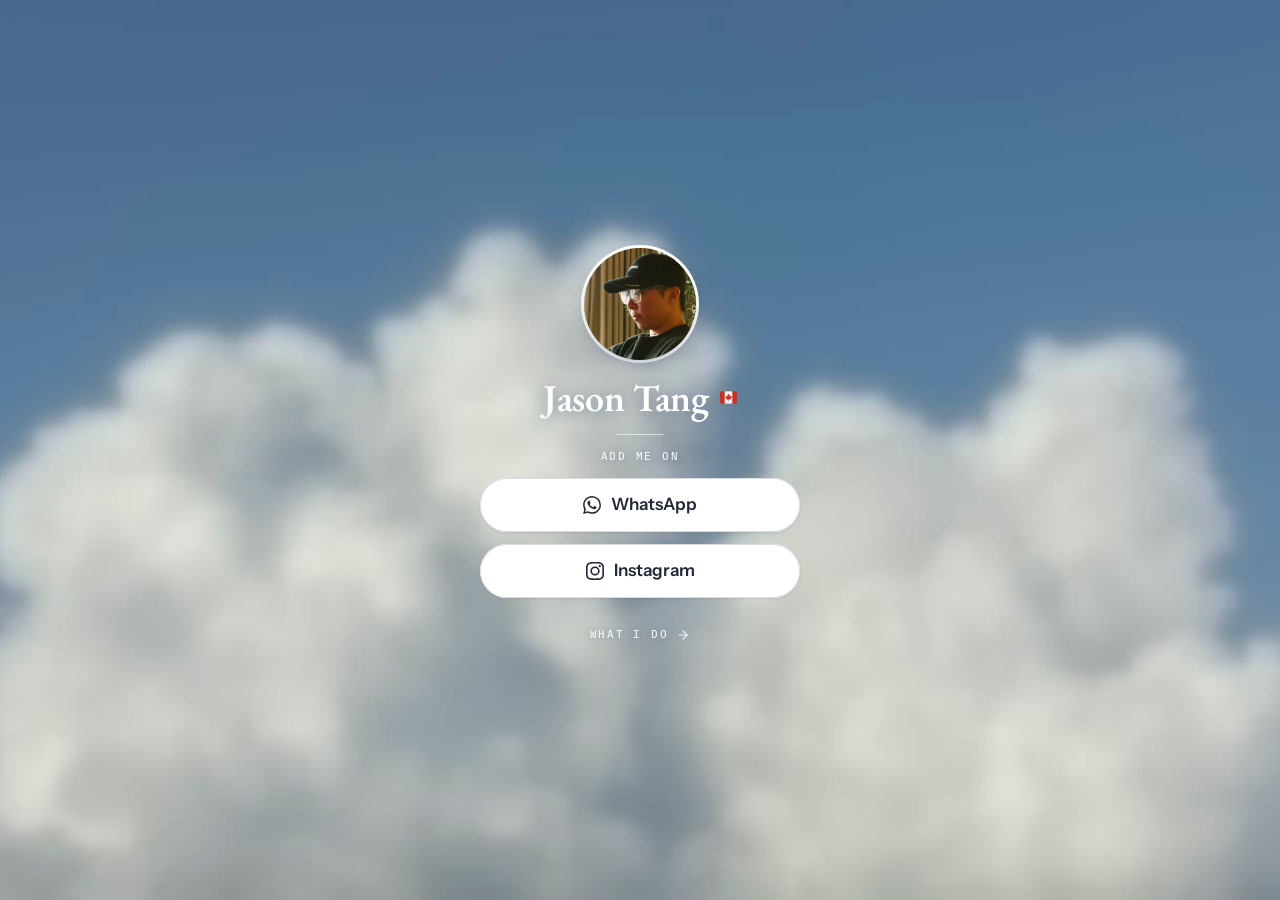
==== commit 0d66ff28: "The /hi page, the layout J chose: his photo, his name and two white buttons straight on the sky, wit" ====
--- a/hi/index.html
+++ b/hi/index.html
@@ -11,55 +11,38 @@
 <meta property="og:image" content="https://howisjason.com/img/jason.jpg">
 <link rel="preconnect" href="https://fonts.googleapis.com">
 <link rel="preconnect" href="https://fonts.gstatic.com" crossorigin>
-<link href="https://fonts.googleapis.com/css2?family=EB+Garamond:wght@400;500;600&family=IBM+Plex+Mono:wght@400;500&family=Instrument+Sans:wght@400;500;600;700&family=Mrs+Saint+Delafield&display=swap" rel="stylesheet">
+<link href="https://fonts.googleapis.com/css2?family=EB+Garamond:wght@400;500;600&family=IBM+Plex+Mono:wght@400;500&family=Instrument+Sans:wght@400;500;600;700&display=swap" rel="stylesheet">
 <link rel="stylesheet" href="kit/tokens.css">
 <link rel="stylesheet" href="kit/kit.css">
 <style>
-  .hi .opening { padding-bottom: clamp(30px, 5vw, 48px); }
-  .hi .who { margin-bottom: 18px; }
-  .hi h1 { display: inline-flex; align-items: center; gap: .3em; }
-  .hi h1 img { width: .5em; height: .5em; }
-  .hi-add { margin-top: 26px; justify-content: center; }
-  .hi-btns { display: grid; gap: 18px; width: min(100%, 20rem); margin: 18px auto 0; }
-  .hi-btns .btn { width: 100%; justify-content: center; }
-  .hi-more { margin-top: 30px; }
+  html, body { min-height: 100%; }
+  body { min-height: 100svh; display: grid; align-content: center; padding: 28px 0; }
+  .sky-col { width: min(20rem, 100% - 48px); margin-inline: auto; display: grid; justify-items: center; text-align: center; }
+  .sky-col .window { width: 112px; height: 112px; }
+  .sky-col h1 { margin-top: 18px; font: 600 38px/1.05 var(--serif); color: var(--paper); text-shadow: 0 2px 14px var(--cloud-shade); display: inline-flex; align-items: center; gap: .3em; }
+  .sky-col h1 img { width: 17px; height: 17px; }
+  .sky-col .rule { width: 46px; height: 1px; background: var(--cloud-line); margin: 16px 0 16px; }
+  .sky-col .add { margin-bottom: 16px; font: 500 var(--t-label)/1 var(--mono); letter-spacing: .16em; text-transform: uppercase; color: var(--cloud); text-shadow: 0 1px 8px var(--cloud-shade); }
+  .sky-col .btns { display: grid; gap: 12px; width: 100%; }
+  .sky-col .btn { width: 100%; justify-content: center; }
+  .sky-col .more { margin-top: 20px; font: 500 var(--t-label)/1 var(--mono); letter-spacing: .16em; text-transform: uppercase; color: var(--cloud); text-decoration: none; text-shadow: 0 1px 8px var(--cloud-shade); display: inline-flex; align-items: center; gap: 8px; padding: 10px; }
+  .sky-col .more .i { width: 14px; height: 14px; }
 </style>
 <script>document.documentElement.classList.add('sky-js')</script>
 <script src="kit/kit.js" defer></script>
 </head>
-<body class="hi">
-
-<div class="sky-words" aria-hidden="true">
-  <span class="sky-word top">Jason Tang</span>
-  <span class="sky-word bottom">@howisjason</span>
+<body>
+<div class="sky-col">
+  <span class="window" data-enter="pop"><img src="../img/jason-face.jpg" width="320" height="320" alt="Jason"></span>
+  <h1 data-enter="fade" style="--d:.15s">Jason Tang <img src="../img/flag-ca.svg" alt="Canada"></h1>
+  <span class="rule" aria-hidden="true"></span>
+  <p class="add">Add Me On</p>
+  <div class="btns" data-enter="rise" data-stagger style="--d:.25s">
+    <a class="btn soft lg" href="https://wa.me/17789911388" rel="noopener"><svg class="i" aria-hidden="true" viewBox="0 0 24 24" fill="currentColor"><path d="M17.472 14.382c-.297-.149-1.758-.867-2.03-.967-.273-.099-.471-.148-.67.15-.197.297-.767.966-.94 1.164-.173.199-.347.223-.644.075-.297-.15-1.255-.463-2.39-1.475-.883-.788-1.48-1.761-1.653-2.059-.173-.297-.018-.458.13-.606.134-.133.298-.347.446-.52.149-.174.198-.298.298-.497.099-.198.05-.371-.025-.52-.075-.149-.669-1.612-.916-2.207-.242-.579-.487-.5-.669-.51-.173-.008-.371-.01-.57-.01-.198 0-.52.074-.792.372-.272.297-1.04 1.016-1.04 2.479 0 1.462 1.065 2.875 1.213 3.074.149.198 2.096 3.2 5.077 4.487.709.306 1.262.489 1.694.625.712.227 1.36.195 1.871.118.571-.085 1.758-.719 2.006-1.413.248-.694.248-1.289.173-1.413-.074-.124-.272-.198-.57-.347m-5.421 7.403h-.004a9.87 9.87 0 01-5.031-1.378l-.361-.214-3.741.982.998-3.648-.235-.374a9.86 9.86 0 01-1.51-5.26c.001-5.45 4.436-9.884 9.888-9.884 2.64 0 5.122 1.03 6.988 2.898a9.825 9.825 0 012.893 6.994c-.003 5.45-4.437 9.884-9.885 9.884m8.413-18.297A11.815 11.815 0 0012.05 0C5.495 0 .16 5.335.157 11.892c0 2.096.547 4.142 1.588 5.945L.057 24l6.305-1.654a11.882 11.882 0 005.683 1.448h.005c6.554 0 11.89-5.335 11.893-11.893a11.821 11.821 0 00-3.48-8.413Z"/></svg>WhatsApp</a>
+    <a class="btn soft lg" href="https://www.instagram.com/howisjason/" rel="noopener"><svg class="i" aria-hidden="true" viewBox="0 0 24 24" fill="currentColor"><path d="M7.0301.084c-1.2768.0602-2.1487.264-2.911.5634-.7888.3075-1.4575.72-2.1228 1.3877-.6652.6677-1.075 1.3368-1.3802 2.127-.2954.7638-.4956 1.6365-.552 2.914-.0564 1.2775-.0689 1.6882-.0626 4.947.0062 3.2586.0206 3.6671.0825 4.9473.061 1.2765.264 2.1482.5635 2.9107.308.7889.72 1.4573 1.388 2.1228.6679.6655 1.3365 1.0743 2.1285 1.38.7632.295 1.6361.4961 2.9134.552 1.2773.056 1.6884.069 4.9462.0627 3.2578-.0062 3.668-.0207 4.9478-.0814 1.28-.0607 2.147-.2652 2.9098-.5633.7889-.3086 1.4578-.72 2.1228-1.3881.665-.6682 1.0745-1.3378 1.3795-2.1284.2957-.7632.4966-1.636.552-2.9124.056-1.2809.0692-1.6898.063-4.948-.0063-3.2583-.021-3.6668-.0817-4.9465-.0607-1.2797-.264-2.1487-.5633-2.9117-.3084-.7889-.72-1.4568-1.3876-2.1228C21.2982 1.33 20.628.9208 19.8378.6165 19.074.321 18.2017.1197 16.9244.0645 15.6471.0093 15.236-.005 11.977.0014 8.718.0076 8.31.0215 7.0301.0839m.1402 21.6932c-1.17-.0509-1.8053-.2453-2.2287-.408-.5606-.216-.96-.4771-1.3819-.895-.422-.4178-.6811-.8186-.9-1.378-.1644-.4234-.3624-1.058-.4171-2.228-.0595-1.2645-.072-1.6442-.079-4.848-.007-3.2037.0053-3.583.0607-4.848.05-1.169.2456-1.805.408-2.2282.216-.5613.4762-.96.895-1.3816.4188-.4217.8184-.6814 1.3783-.9003.423-.1651 1.0575-.3614 2.227-.4171 1.2655-.06 1.6447-.072 4.848-.079 3.2033-.007 3.5835.005 4.8495.0608 1.169.0508 1.8053.2445 2.228.408.5608.216.96.4754 1.3816.895.4217.4194.6816.8176.9005 1.3787.1653.4217.3617 1.056.4169 2.2263.0602 1.2655.0739 1.645.0796 4.848.0058 3.203-.0055 3.5834-.061 4.848-.051 1.17-.245 1.8055-.408 2.2294-.216.5604-.4763.96-.8954 1.3814-.419.4215-.8181.6811-1.3783.9-.4224.1649-1.0577.3617-2.2262.4174-1.2656.0595-1.6448.072-4.8493.079-3.2045.007-3.5825-.006-4.848-.0608M16.953 5.5864A1.44 1.44 0 1 0 18.39 4.144a1.44 1.44 0 0 0-1.437 1.4424M5.8385 12.012c.0067 3.4032 2.7706 6.1557 6.173 6.1493 3.4026-.0065 6.157-2.7701 6.1506-6.1733-.0065-3.4032-2.771-6.1565-6.174-6.1498-3.403.0067-6.156 2.771-6.1496 6.1738M8 12.0077a4 4 0 1 1 4.008 3.9921A3.9996 3.9996 0 0 1 8 12.0077"/></svg>Instagram</a>
+  </div>
+  <a class="more" href="../">What I Do <svg class="i" aria-hidden="true" viewBox="0 0 24 24" fill="none" stroke="currentColor" stroke-width="2" stroke-linecap="round" stroke-linejoin="round"><path d="M5 12h14"/><path d="m12 5 7 7-7 7"/></svg></a>
 </div>
-
-<div class="sheet">
-<div class="ribbon" aria-hidden="true"><i></i></div>
-
-<header class="opening">
-  <div class="panel center plain">
-    <div class="who" data-enter="pop">
-      <span class="window lg"><img src="../img/jason-hello-2.jpg" width="480" height="480" alt="Jason, smiling"></span>
-    </div>
-    <h1>Jason Tang <img src="../img/flag-ca.svg" width="32" height="32" alt="Canada"></h1>
-    <span class="ornament" aria-hidden="true"></span>
-    <p class="label hi-add" data-enter="fade" style="--d:.3s">Add Me On</p>
-    <div class="hi-btns" data-enter="rise" data-stagger style="--d:.4s">
-      <a class="btn night lg" href="https://wa.me/17789911388" rel="noopener"><svg class="i" aria-hidden="true" viewBox="0 0 24 24" fill="currentColor"><path d="M17.472 14.382c-.297-.149-1.758-.867-2.03-.967-.273-.099-.471-.148-.67.15-.197.297-.767.966-.94 1.164-.173.199-.347.223-.644.075-.297-.15-1.255-.463-2.39-1.475-.883-.788-1.48-1.761-1.653-2.059-.173-.297-.018-.458.13-.606.134-.133.298-.347.446-.52.149-.174.198-.298.298-.497.099-.198.05-.371-.025-.52-.075-.149-.669-1.612-.916-2.207-.242-.579-.487-.5-.669-.51-.173-.008-.371-.01-.57-.01-.198 0-.52.074-.792.372-.272.297-1.04 1.016-1.04 2.479 0 1.462 1.065 2.875 1.213 3.074.149.198 2.096 3.2 5.077 4.487.709.306 1.262.489 1.694.625.712.227 1.36.195 1.871.118.571-.085 1.758-.719 2.006-1.413.248-.694.248-1.289.173-1.413-.074-.124-.272-.198-.57-.347m-5.421 7.403h-.004a9.87 9.87 0 01-5.031-1.378l-.361-.214-3.741.982.998-3.648-.235-.374a9.86 9.86 0 01-1.51-5.26c.001-5.45 4.436-9.884 9.888-9.884 2.64 0 5.122 1.03 6.988 2.898a9.825 9.825 0 012.893 6.994c-.003 5.45-4.437 9.884-9.885 9.884m8.413-18.297A11.815 11.815 0 0012.05 0C5.495 0 .16 5.335.157 11.892c0 2.096.547 4.142 1.588 5.945L.057 24l6.305-1.654a11.882 11.882 0 005.683 1.448h.005c6.554 0 11.89-5.335 11.893-11.893a11.821 11.821 0 00-3.48-8.413Z"/></svg>WhatsApp</a>
-      <a class="btn night lg" href="https://www.instagram.com/howisjason/" rel="noopener"><svg class="i" aria-hidden="true" viewBox="0 0 24 24" fill="currentColor"><path d="M7.0301.084c-1.2768.0602-2.1487.264-2.911.5634-.7888.3075-1.4575.72-2.1228 1.3877-.6652.6677-1.075 1.3368-1.3802 2.127-.2954.7638-.4956 1.6365-.552 2.914-.0564 1.2775-.0689 1.6882-.0626 4.947.0062 3.2586.0206 3.6671.0825 4.9473.061 1.2765.264 2.1482.5635 2.9107.308.7889.72 1.4573 1.388 2.1228.6679.6655 1.3365 1.0743 2.1285 1.38.7632.295 1.6361.4961 2.9134.552 1.2773.056 1.6884.069 4.9462.0627 3.2578-.0062 3.668-.0207 4.9478-.0814 1.28-.0607 2.147-.2652 2.9098-.5633.7889-.3086 1.4578-.72 2.1228-1.3881.665-.6682 1.0745-1.3378 1.3795-2.1284.2957-.7632.4966-1.636.552-2.9124.056-1.2809.0692-1.6898.063-4.948-.0063-3.2583-.021-3.6668-.0817-4.9465-.0607-1.2797-.264-2.1487-.5633-2.9117-.3084-.7889-.72-1.4568-1.3876-2.1228C21.2982 1.33 20.628.9208 19.8378.6165 19.074.321 18.2017.1197 16.9244.0645 15.6471.0093 15.236-.005 11.977.0014 8.718.0076 8.31.0215 7.0301.0839m.1402 21.6932c-1.17-.0509-1.8053-.2453-2.2287-.408-.5606-.216-.96-.4771-1.3819-.895-.422-.4178-.6811-.8186-.9-1.378-.1644-.4234-.3624-1.058-.4171-2.228-.0595-1.2645-.072-1.6442-.079-4.848-.007-3.2037.0053-3.583.0607-4.848.05-1.169.2456-1.805.408-2.2282.216-.5613.4762-.96.895-1.3816.4188-.4217.8184-.6814 1.3783-.9003.423-.1651 1.0575-.3614 2.227-.4171 1.2655-.06 1.6447-.072 4.848-.079 3.2033-.007 3.5835.005 4.8495.0608 1.169.0508 1.8053.2445 2.228.408.5608.216.96.4754 1.3816.895.4217.4194.6816.8176.9005 1.3787.1653.4217.3617 1.056.4169 2.2263.0602 1.2655.0739 1.645.0796 4.848.0058 3.203-.0055 3.5834-.061 4.848-.051 1.17-.245 1.8055-.408 2.2294-.216.5604-.4763.96-.8954 1.3814-.419.4215-.8181.6811-1.3783.9-.4224.1649-1.0577.3617-2.2262.4174-1.2656.0595-1.6448.072-4.8493.079-3.2045.007-3.5825-.006-4.848-.0608M16.953 5.5864A1.44 1.44 0 1 0 18.39 4.144a1.44 1.44 0 0 0-1.437 1.4424M5.8385 12.012c.0067 3.4032 2.7706 6.1557 6.173 6.1493 3.4026-.0065 6.157-2.7701 6.1506-6.1733-.0065-3.4032-2.771-6.1565-6.174-6.1498-3.403.0067-6.156 2.771-6.1496 6.1738M8 12.0077a4 4 0 1 1 4.008 3.9921A3.9996 3.9996 0 0 1 8 12.0077"/></svg>Instagram</a>
-    </div>
-    <div class="row center hi-more" data-enter="fade" style="--d:.8s"><a class="btn blue sm" href="../">What I Do <svg class="i" aria-hidden="true" viewBox="0 0 24 24" fill="none" stroke="currentColor" stroke-width="2" stroke-linecap="round" stroke-linejoin="round"><path d="M5 12h14"/><path d="m12 5 7 7-7 7"/></svg></a></div>
-  </div>
-</header>
-
-<footer class="foot">
-  <span class="sign">Jason Tang</span>
-  <nav class="foot-links" aria-label="Links"><a class="foot-text" href="../privacy.html">Privacy</a></nav>
-</footer>
-
-</div>
-
 <script data-goatcounter="https://howisjason.goatcounter.com/count" async src="//gc.zgo.at/count.js"></script>
 </body>
 </html>
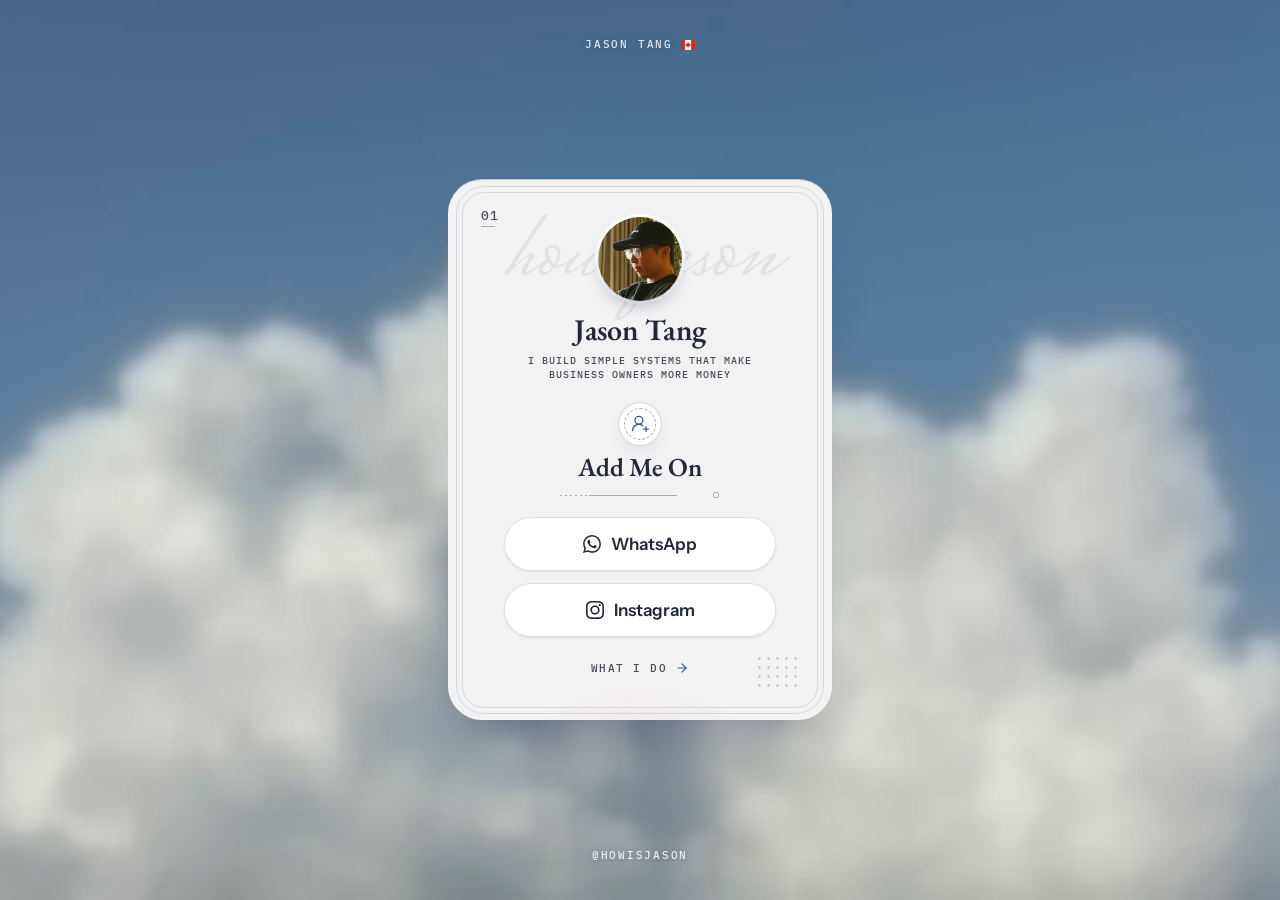
==== commit 8d3483f5: "The Ribbon's colours no longer squeeze on phones; the /hi page in the wallpaper's design (J's word, " ====
--- a/hi/index.html
+++ b/hi/index.html
@@ -11,38 +11,61 @@
 <meta property="og:image" content="https://howisjason.com/img/jason.jpg">
 <link rel="preconnect" href="https://fonts.googleapis.com">
 <link rel="preconnect" href="https://fonts.gstatic.com" crossorigin>
-<link href="https://fonts.googleapis.com/css2?family=EB+Garamond:wght@400;500;600&family=IBM+Plex+Mono:wght@400;500&family=Instrument+Sans:wght@400;500;600;700&display=swap" rel="stylesheet">
+<link href="https://fonts.googleapis.com/css2?family=EB+Garamond:wght@400;500;600&family=IBM+Plex+Mono:wght@400;500&family=Instrument+Sans:wght@400;500;600;700&family=Mrs+Saint+Delafield&display=swap" rel="stylesheet">
 <link rel="stylesheet" href="kit/tokens.css">
 <link rel="stylesheet" href="kit/kit.css">
 <style>
-  html, body { min-height: 100%; }
-  body { min-height: 100svh; display: grid; align-content: center; padding: 28px 0; }
-  .sky-col { width: min(20rem, 100% - 48px); margin-inline: auto; display: grid; justify-items: center; text-align: center; }
-  .sky-col .window { width: 112px; height: 112px; }
-  .sky-col h1 { margin-top: 18px; font: 600 38px/1.05 var(--serif); color: var(--paper); text-shadow: 0 2px 14px var(--cloud-shade); display: inline-flex; align-items: center; gap: .3em; }
-  .sky-col h1 img { width: 17px; height: 17px; }
-  .sky-col .rule { width: 46px; height: 1px; background: var(--cloud-line); margin: 16px 0 16px; }
-  .sky-col .add { margin-bottom: 16px; font: 500 var(--t-label)/1 var(--mono); letter-spacing: .16em; text-transform: uppercase; color: var(--cloud); text-shadow: 0 1px 8px var(--cloud-shade); }
-  .sky-col .btns { display: grid; gap: 12px; width: 100%; }
-  .sky-col .btn { width: 100%; justify-content: center; }
-  .sky-col .more { margin-top: 20px; font: 500 var(--t-label)/1 var(--mono); letter-spacing: .16em; text-transform: uppercase; color: var(--cloud); text-decoration: none; text-shadow: 0 1px 8px var(--cloud-shade); display: inline-flex; align-items: center; gap: 8px; padding: 10px; }
-  .sky-col .more .i { width: 14px; height: 14px; }
+  body { min-height: 100svh; display: grid; align-content: center; padding: 46px 0; }
+  .sky-word.top { display: flex; justify-content: center; align-items: center; gap: 8px; }
+  .sky-word.top img { width: 14px; height: 14px; }
+  .sheet { width: min(24rem, 100% - 36px); padding: 12px 0; overflow: hidden; }
+  .panel { width: calc(100% - 28px); padding: 24px 20px 22px; text-align: center; }
+  .who { gap: 0; }
+  .window { width: 84px; height: 84px; }
+  .watermark { display: block; font-size: 104px; opacity: .08; top: 42px; }
+  .name { margin-top: 14px; font: 600 30px/1 var(--serif); color: var(--ink); }
+  .tagline { margin-top: 9px; font-size: 10px; letter-spacing: .1em; max-width: 270px; }
+  .disc { width: 42px; height: 42px; margin: 20px auto 8px; }
+  .disc .i { width: 19px; height: 19px; }
+  h2 { font: 600 26px/1.1 var(--serif); }
+  .ornament { margin-top: 10px; }
+  .btns { display: grid; gap: 12px; width: min(100%, 17rem); margin: 18px auto 0; }
+  .btns .btn { width: 100%; justify-content: center; }
+  .more { display: inline-flex; align-items: center; gap: 8px; margin-top: 14px; padding: 10px; font: 500 var(--t-label)/1 var(--mono); letter-spacing: .14em; text-transform: uppercase; color: var(--ink-2); text-decoration: none; }
+  .more .i { width: 14px; height: 14px; color: var(--deep); }
+  .dotgrid { display: block; right: 16px; bottom: 16px; width: 46px; height: 37px; }
 </style>
 <script>document.documentElement.classList.add('sky-js')</script>
 <script src="kit/kit.js" defer></script>
 </head>
 <body>
-<div class="sky-col">
-  <span class="window" data-enter="pop"><img src="../img/jason-face.jpg" width="320" height="320" alt="Jason"></span>
-  <h1 data-enter="fade" style="--d:.15s">Jason Tang <img src="../img/flag-ca.svg" alt="Canada"></h1>
-  <span class="rule" aria-hidden="true"></span>
-  <p class="add">Add Me On</p>
-  <div class="btns" data-enter="rise" data-stagger style="--d:.25s">
-    <a class="btn soft lg" href="https://wa.me/17789911388" rel="noopener"><svg class="i" aria-hidden="true" viewBox="0 0 24 24" fill="currentColor"><path d="M17.472 14.382c-.297-.149-1.758-.867-2.03-.967-.273-.099-.471-.148-.67.15-.197.297-.767.966-.94 1.164-.173.199-.347.223-.644.075-.297-.15-1.255-.463-2.39-1.475-.883-.788-1.48-1.761-1.653-2.059-.173-.297-.018-.458.13-.606.134-.133.298-.347.446-.52.149-.174.198-.298.298-.497.099-.198.05-.371-.025-.52-.075-.149-.669-1.612-.916-2.207-.242-.579-.487-.5-.669-.51-.173-.008-.371-.01-.57-.01-.198 0-.52.074-.792.372-.272.297-1.04 1.016-1.04 2.479 0 1.462 1.065 2.875 1.213 3.074.149.198 2.096 3.2 5.077 4.487.709.306 1.262.489 1.694.625.712.227 1.36.195 1.871.118.571-.085 1.758-.719 2.006-1.413.248-.694.248-1.289.173-1.413-.074-.124-.272-.198-.57-.347m-5.421 7.403h-.004a9.87 9.87 0 01-5.031-1.378l-.361-.214-3.741.982.998-3.648-.235-.374a9.86 9.86 0 01-1.51-5.26c.001-5.45 4.436-9.884 9.888-9.884 2.64 0 5.122 1.03 6.988 2.898a9.825 9.825 0 012.893 6.994c-.003 5.45-4.437 9.884-9.885 9.884m8.413-18.297A11.815 11.815 0 0012.05 0C5.495 0 .16 5.335.157 11.892c0 2.096.547 4.142 1.588 5.945L.057 24l6.305-1.654a11.882 11.882 0 005.683 1.448h.005c6.554 0 11.89-5.335 11.893-11.893a11.821 11.821 0 00-3.48-8.413Z"/></svg>WhatsApp</a>
-    <a class="btn soft lg" href="https://www.instagram.com/howisjason/" rel="noopener"><svg class="i" aria-hidden="true" viewBox="0 0 24 24" fill="currentColor"><path d="M7.0301.084c-1.2768.0602-2.1487.264-2.911.5634-.7888.3075-1.4575.72-2.1228 1.3877-.6652.6677-1.075 1.3368-1.3802 2.127-.2954.7638-.4956 1.6365-.552 2.914-.0564 1.2775-.0689 1.6882-.0626 4.947.0062 3.2586.0206 3.6671.0825 4.9473.061 1.2765.264 2.1482.5635 2.9107.308.7889.72 1.4573 1.388 2.1228.6679.6655 1.3365 1.0743 2.1285 1.38.7632.295 1.6361.4961 2.9134.552 1.2773.056 1.6884.069 4.9462.0627 3.2578-.0062 3.668-.0207 4.9478-.0814 1.28-.0607 2.147-.2652 2.9098-.5633.7889-.3086 1.4578-.72 2.1228-1.3881.665-.6682 1.0745-1.3378 1.3795-2.1284.2957-.7632.4966-1.636.552-2.9124.056-1.2809.0692-1.6898.063-4.948-.0063-3.2583-.021-3.6668-.0817-4.9465-.0607-1.2797-.264-2.1487-.5633-2.9117-.3084-.7889-.72-1.4568-1.3876-2.1228C21.2982 1.33 20.628.9208 19.8378.6165 19.074.321 18.2017.1197 16.9244.0645 15.6471.0093 15.236-.005 11.977.0014 8.718.0076 8.31.0215 7.0301.0839m.1402 21.6932c-1.17-.0509-1.8053-.2453-2.2287-.408-.5606-.216-.96-.4771-1.3819-.895-.422-.4178-.6811-.8186-.9-1.378-.1644-.4234-.3624-1.058-.4171-2.228-.0595-1.2645-.072-1.6442-.079-4.848-.007-3.2037.0053-3.583.0607-4.848.05-1.169.2456-1.805.408-2.2282.216-.5613.4762-.96.895-1.3816.4188-.4217.8184-.6814 1.3783-.9003.423-.1651 1.0575-.3614 2.227-.4171 1.2655-.06 1.6447-.072 4.848-.079 3.2033-.007 3.5835.005 4.8495.0608 1.169.0508 1.8053.2445 2.228.408.5608.216.96.4754 1.3816.895.4217.4194.6816.8176.9005 1.3787.1653.4217.3617 1.056.4169 2.2263.0602 1.2655.0739 1.645.0796 4.848.0058 3.203-.0055 3.5834-.061 4.848-.051 1.17-.245 1.8055-.408 2.2294-.216.5604-.4763.96-.8954 1.3814-.419.4215-.8181.6811-1.3783.9-.4224.1649-1.0577.3617-2.2262.4174-1.2656.0595-1.6448.072-4.8493.079-3.2045.007-3.5825-.006-4.848-.0608M16.953 5.5864A1.44 1.44 0 1 0 18.39 4.144a1.44 1.44 0 0 0-1.437 1.4424M5.8385 12.012c.0067 3.4032 2.7706 6.1557 6.173 6.1493 3.4026-.0065 6.157-2.7701 6.1506-6.1733-.0065-3.4032-2.771-6.1565-6.174-6.1498-3.403.0067-6.156 2.771-6.1496 6.1738M8 12.0077a4 4 0 1 1 4.008 3.9921A3.9996 3.9996 0 0 1 8 12.0077"/></svg>Instagram</a>
+
+<div class="sky-words" aria-hidden="true">
+  <span class="sky-word top">Jason Tang <img src="../img/flag-ca.svg" alt=""></span>
+  <span class="sky-word bottom">@howisjason</span>
+</div>
+
+<div class="sheet">
+  <div class="ribbon" aria-hidden="true"><i></i></div>
+  <div class="panel">
+    <div class="who">
+      <span class="window"><img src="../img/jason-face.jpg" width="320" height="320" alt="Jason"></span>
+      <span class="watermark" aria-hidden="true">howisjason</span>
+      <h1 class="name">Jason Tang</h1>
+      <p class="tagline">I Build Simple Systems That Make Business Owners More Money</p>
+    </div>
+    <span class="disc" aria-hidden="true"><svg class="i" aria-hidden="true" viewBox="0 0 24 24" fill="none" stroke="currentColor" stroke-width="2" stroke-linecap="round" stroke-linejoin="round"><path d="M2 21a8 8 0 0 1 13.292-6"/><circle cx="10" cy="8" r="5"/><path d="M19 16v6"/><path d="M22 19h-6"/></svg></span>
+    <h2>Add Me On</h2>
+    <span class="ornament" aria-hidden="true"></span>
+    <div class="btns" data-enter="rise" data-stagger>
+      <a class="btn soft lg" href="https://wa.me/17789911388" rel="noopener"><svg class="i" aria-hidden="true" viewBox="0 0 24 24" fill="currentColor"><path d="M17.472 14.382c-.297-.149-1.758-.867-2.03-.967-.273-.099-.471-.148-.67.15-.197.297-.767.966-.94 1.164-.173.199-.347.223-.644.075-.297-.15-1.255-.463-2.39-1.475-.883-.788-1.48-1.761-1.653-2.059-.173-.297-.018-.458.13-.606.134-.133.298-.347.446-.52.149-.174.198-.298.298-.497.099-.198.05-.371-.025-.52-.075-.149-.669-1.612-.916-2.207-.242-.579-.487-.5-.669-.51-.173-.008-.371-.01-.57-.01-.198 0-.52.074-.792.372-.272.297-1.04 1.016-1.04 2.479 0 1.462 1.065 2.875 1.213 3.074.149.198 2.096 3.2 5.077 4.487.709.306 1.262.489 1.694.625.712.227 1.36.195 1.871.118.571-.085 1.758-.719 2.006-1.413.248-.694.248-1.289.173-1.413-.074-.124-.272-.198-.57-.347m-5.421 7.403h-.004a9.87 9.87 0 01-5.031-1.378l-.361-.214-3.741.982.998-3.648-.235-.374a9.86 9.86 0 01-1.51-5.26c.001-5.45 4.436-9.884 9.888-9.884 2.64 0 5.122 1.03 6.988 2.898a9.825 9.825 0 012.893 6.994c-.003 5.45-4.437 9.884-9.885 9.884m8.413-18.297A11.815 11.815 0 0012.05 0C5.495 0 .16 5.335.157 11.892c0 2.096.547 4.142 1.588 5.945L.057 24l6.305-1.654a11.882 11.882 0 005.683 1.448h.005c6.554 0 11.89-5.335 11.893-11.893a11.821 11.821 0 00-3.48-8.413Z"/></svg>WhatsApp</a>
+      <a class="btn soft lg" href="https://www.instagram.com/howisjason/" rel="noopener"><svg class="i" aria-hidden="true" viewBox="0 0 24 24" fill="currentColor"><path d="M7.0301.084c-1.2768.0602-2.1487.264-2.911.5634-.7888.3075-1.4575.72-2.1228 1.3877-.6652.6677-1.075 1.3368-1.3802 2.127-.2954.7638-.4956 1.6365-.552 2.914-.0564 1.2775-.0689 1.6882-.0626 4.947.0062 3.2586.0206 3.6671.0825 4.9473.061 1.2765.264 2.1482.5635 2.9107.308.7889.72 1.4573 1.388 2.1228.6679.6655 1.3365 1.0743 2.1285 1.38.7632.295 1.6361.4961 2.9134.552 1.2773.056 1.6884.069 4.9462.0627 3.2578-.0062 3.668-.0207 4.9478-.0814 1.28-.0607 2.147-.2652 2.9098-.5633.7889-.3086 1.4578-.72 2.1228-1.3881.665-.6682 1.0745-1.3378 1.3795-2.1284.2957-.7632.4966-1.636.552-2.9124.056-1.2809.0692-1.6898.063-4.948-.0063-3.2583-.021-3.6668-.0817-4.9465-.0607-1.2797-.264-2.1487-.5633-2.9117-.3084-.7889-.72-1.4568-1.3876-2.1228C21.2982 1.33 20.628.9208 19.8378.6165 19.074.321 18.2017.1197 16.9244.0645 15.6471.0093 15.236-.005 11.977.0014 8.718.0076 8.31.0215 7.0301.0839m.1402 21.6932c-1.17-.0509-1.8053-.2453-2.2287-.408-.5606-.216-.96-.4771-1.3819-.895-.422-.4178-.6811-.8186-.9-1.378-.1644-.4234-.3624-1.058-.4171-2.228-.0595-1.2645-.072-1.6442-.079-4.848-.007-3.2037.0053-3.583.0607-4.848.05-1.169.2456-1.805.408-2.2282.216-.5613.4762-.96.895-1.3816.4188-.4217.8184-.6814 1.3783-.9003.423-.1651 1.0575-.3614 2.227-.4171 1.2655-.06 1.6447-.072 4.848-.079 3.2033-.007 3.5835.005 4.8495.0608 1.169.0508 1.8053.2445 2.228.408.5608.216.96.4754 1.3816.895.4217.4194.6816.8176.9005 1.3787.1653.4217.3617 1.056.4169 2.2263.0602 1.2655.0739 1.645.0796 4.848.0058 3.203-.0055 3.5834-.061 4.848-.051 1.17-.245 1.8055-.408 2.2294-.216.5604-.4763.96-.8954 1.3814-.419.4215-.8181.6811-1.3783.9-.4224.1649-1.0577.3617-2.2262.4174-1.2656.0595-1.6448.072-4.8493.079-3.2045.007-3.5825-.006-4.848-.0608M16.953 5.5864A1.44 1.44 0 1 0 18.39 4.144a1.44 1.44 0 0 0-1.437 1.4424M5.8385 12.012c.0067 3.4032 2.7706 6.1557 6.173 6.1493 3.4026-.0065 6.157-2.7701 6.1506-6.1733-.0065-3.4032-2.771-6.1565-6.174-6.1498-3.403.0067-6.156 2.771-6.1496 6.1738M8 12.0077a4 4 0 1 1 4.008 3.9921A3.9996 3.9996 0 0 1 8 12.0077"/></svg>Instagram</a>
+    </div>
+    <a class="more" href="../">What I Do <svg class="i" aria-hidden="true" viewBox="0 0 24 24" fill="none" stroke="currentColor" stroke-width="2" stroke-linecap="round" stroke-linejoin="round"><path d="M5 12h14"/><path d="m12 5 7 7-7 7"/></svg></a>
+    <span class="dotgrid" aria-hidden="true"></span>
   </div>
-  <a class="more" href="../">What I Do <svg class="i" aria-hidden="true" viewBox="0 0 24 24" fill="none" stroke="currentColor" stroke-width="2" stroke-linecap="round" stroke-linejoin="round"><path d="M5 12h14"/><path d="m12 5 7 7-7 7"/></svg></a>
 </div>
+
 <script data-goatcounter="https://howisjason.goatcounter.com/count" async src="//gc.zgo.at/count.js"></script>
 </body>
 </html>
--- a/hi/kit/kit.css
+++ b/hi/kit/kit.css
@@ -737,14 +737,17 @@
    would make a scroll box and the sticky layer would stop holding.)
    Why it exists: on 18 Nov 2026 every ambient layer was cut because pale blue and white light was lost
    on the pale grey sheet. In these colours it shows. J tried seven kinds that day, first one per panel
-   ("how do you choose which section?"), then pinned to the window, and kept this one. */
+   ("how do you choose which section?"), then pinned to the window, and kept this one.
+   The colours never get narrower than they are on a wide screen: the band of colour is at least 1100px
+   wide and a narrow window shows only its middle (two or three colours, softly). Before that, a phone
+   squeezed all ten colour steps into its width and J saw them "squished ... smushed together" (18 Nov 2026). */
 :where(*):has(> .ribbon) { isolation: isolate; }   /* the sheet becomes its own layer, so the ribbon sits behind its words but over its own grey */
 .ribbon { position: absolute; inset: 0; z-index: -1; overflow: clip; pointer-events: none; border-radius: inherit; }
 .ribbon > i { display: block; position: sticky; top: 0; height: 100vh; overflow: clip; opacity: var(--iri-strength); }
 .ribbon > i::before { content: ""; position: absolute; left: -15%; right: -15%; top: 48%; height: 56%; will-change: transform;
   background: linear-gradient(90deg,
     var(--iri-rose), var(--iri-mint), var(--iri-aqua), var(--iri-lilac), var(--iri-peach),
-    var(--iri-rose), var(--iri-mint), var(--iri-aqua), var(--iri-lilac), var(--iri-peach), var(--iri-rose));
+    var(--iri-rose), var(--iri-mint), var(--iri-aqua), var(--iri-lilac), var(--iri-peach), var(--iri-rose)) center / max(100%, 1100px) 100% no-repeat;
   -webkit-mask: radial-gradient(ellipse 50% 50% at center, var(--mask-ink) 0, var(--mask-half) 45%, var(--clear) 72%);
   mask: radial-gradient(ellipse 50% 50% at center, var(--mask-ink) 0, var(--mask-half) 45%, var(--clear) 72%);
   animation: sky-ribbon 16s ease-in-out infinite alternate; }
